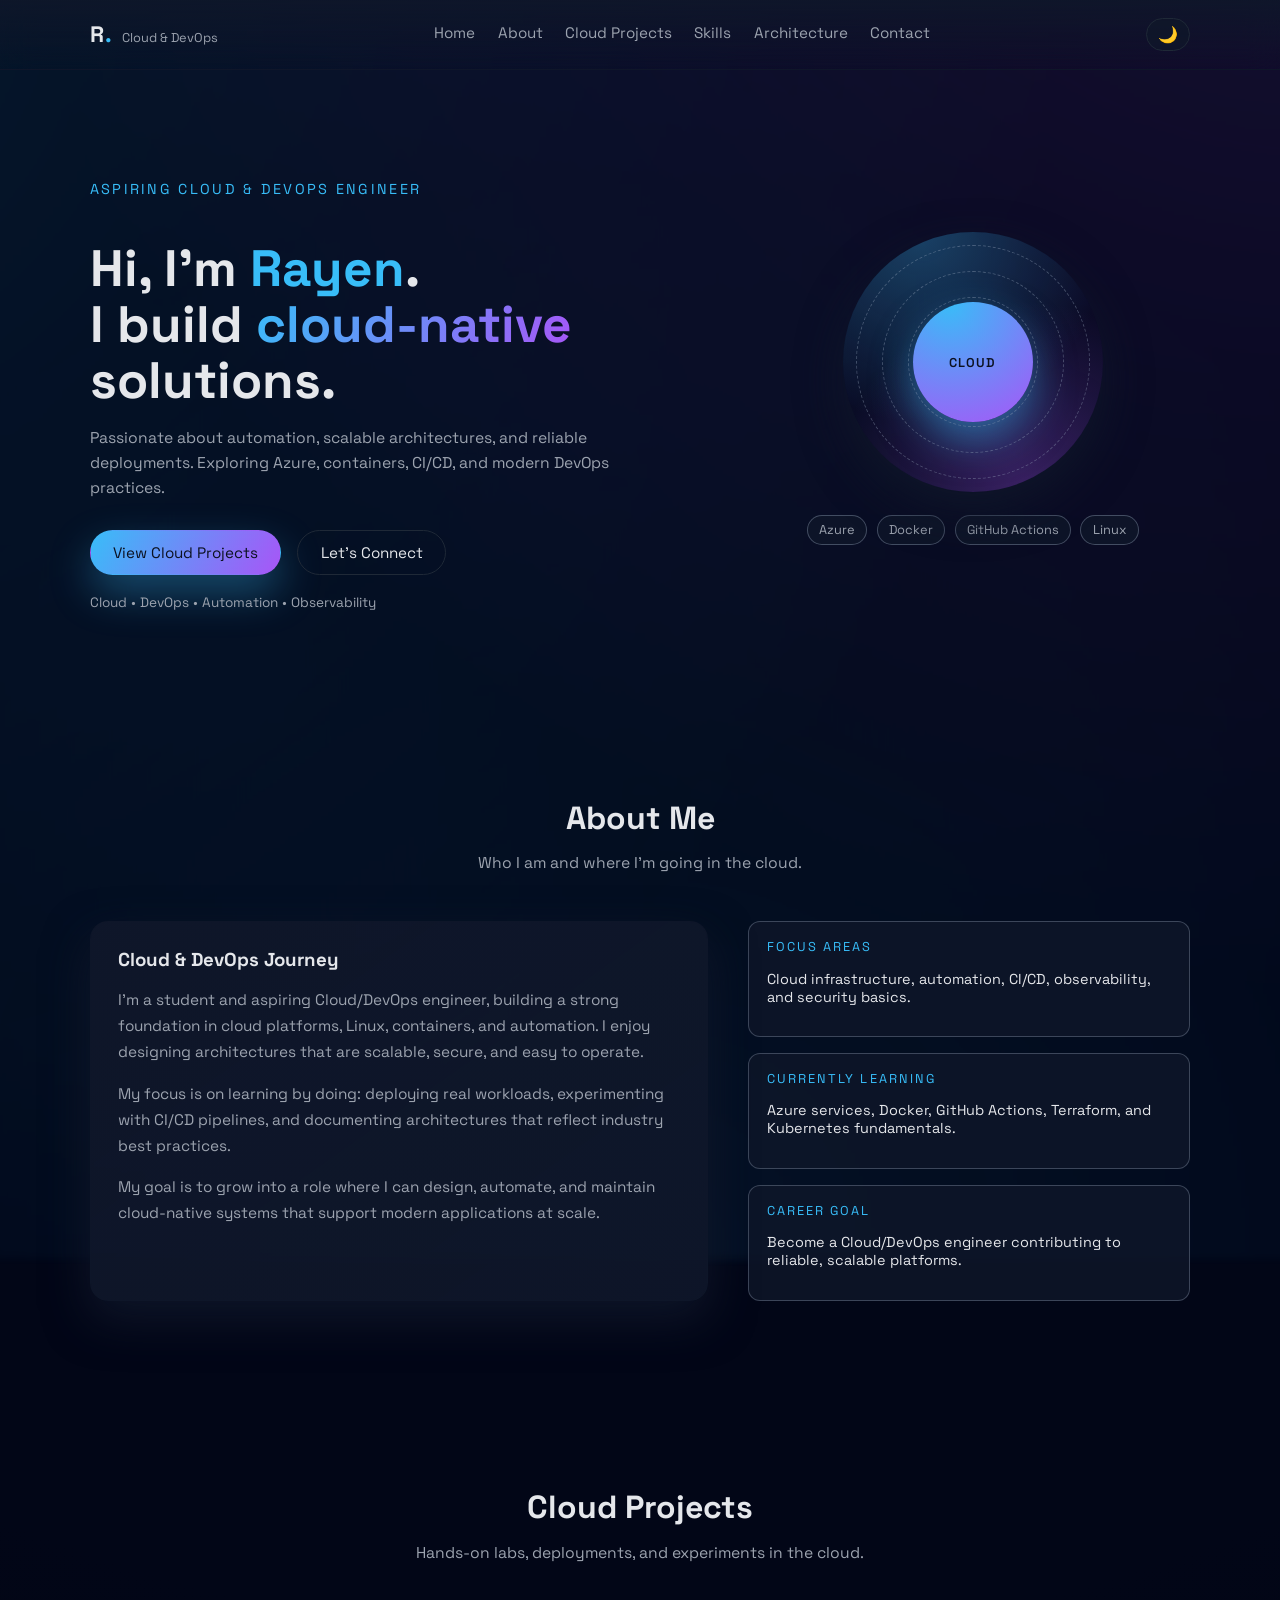
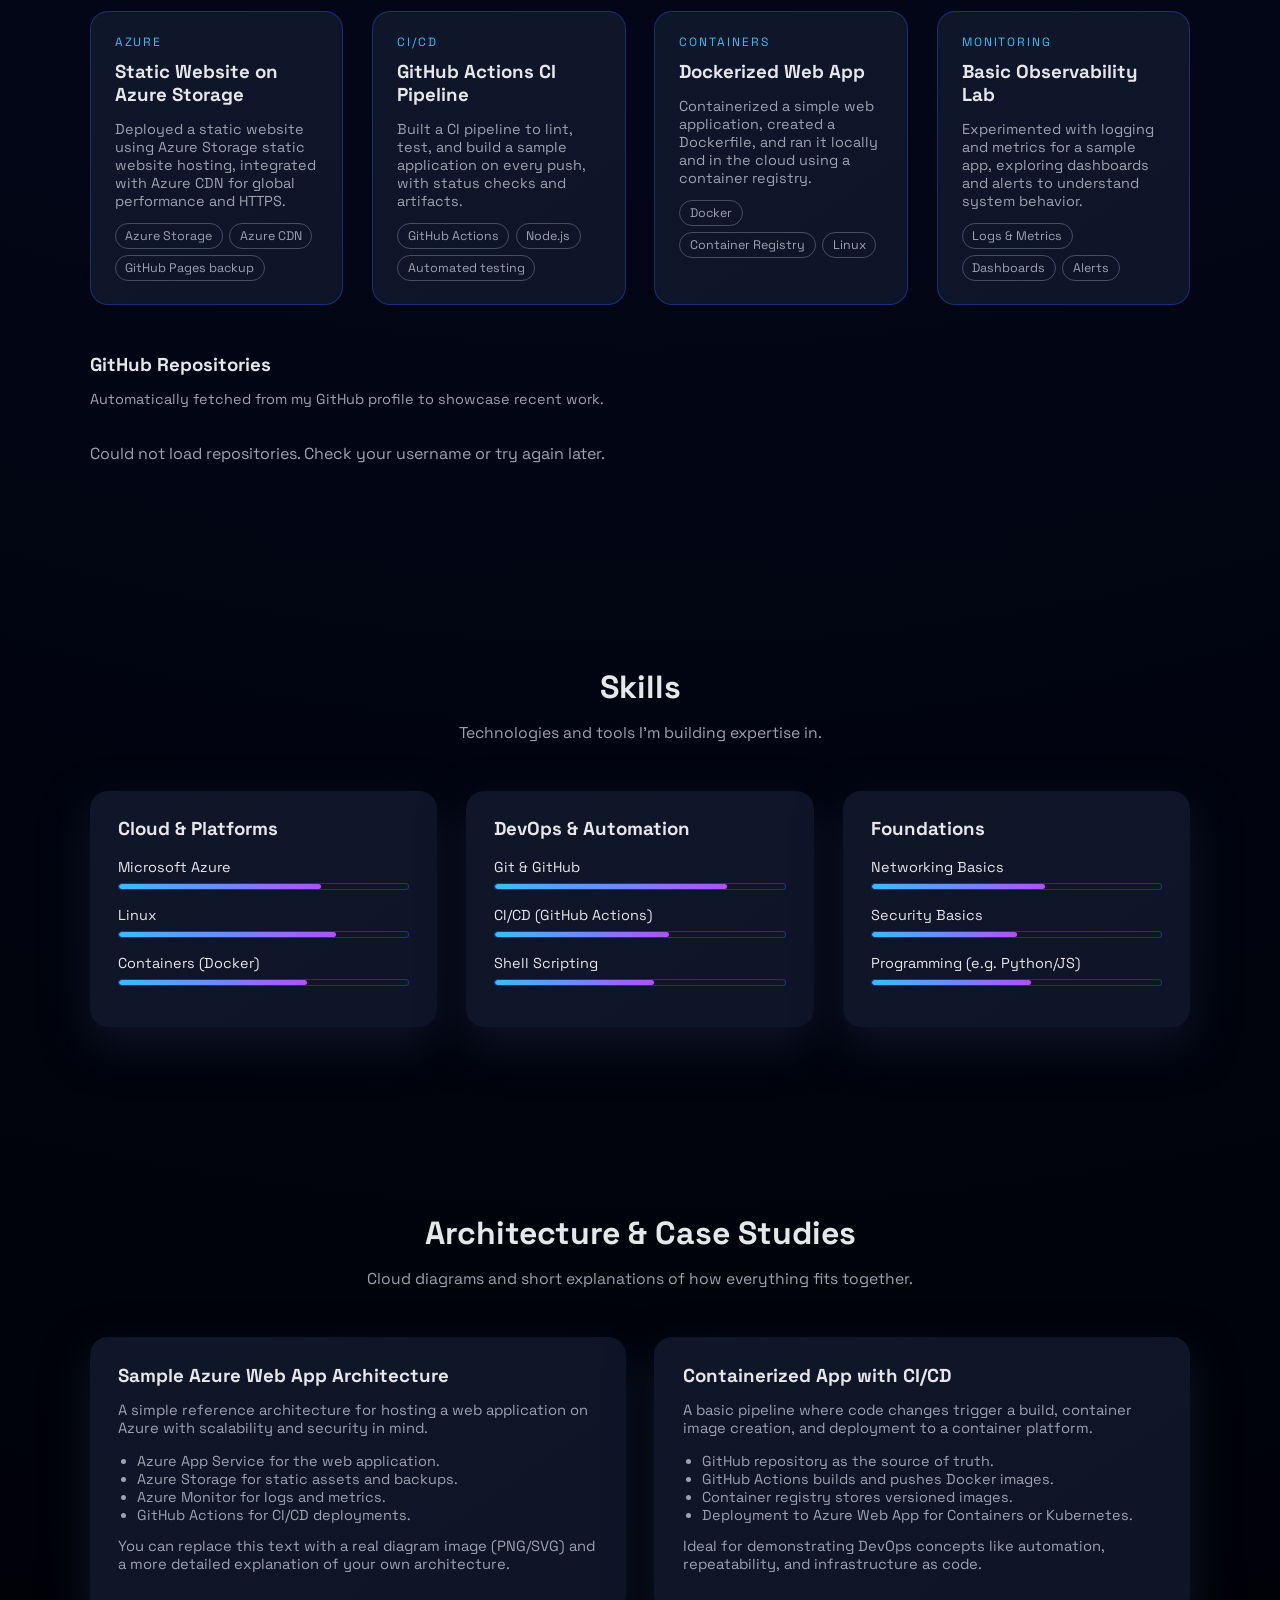
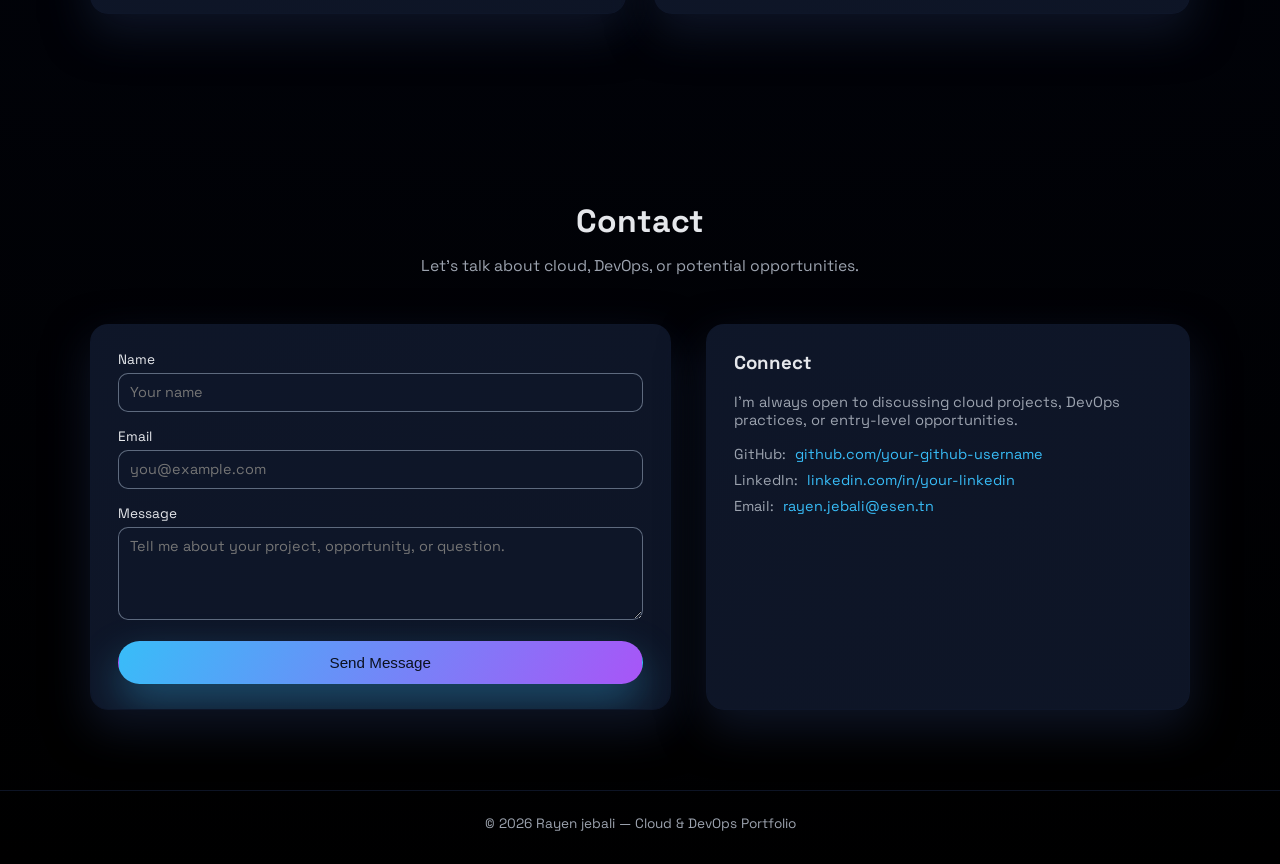
==== index.html @ afdff720 "update website" ====
<!DOCTYPE html>
<html lang="en">
<head>
  <meta charset="UTF-8" />
  <meta name="viewport" content="width=device-width, initial-scale=1.0" />
  <title>Rayen | Cloud & DevOps Portfolio</title>
  <link rel="stylesheet" href="cloud.css" />
  <link rel="preconnect" href="https://fonts.googleapis.com" />
  <link rel="preconnect" href="https://fonts.gstatic.com" crossorigin />
  <link
    href="https://fonts.googleapis.com/css2?family=Space+Grotesk:wght@400;500;600;700&display=swap"
    rel="stylesheet"
  />
  <script defer src="cloud.js"></script>
</head>
<body>
  <div class="background-gradient"></div>

  <header class="navbar">
    <div class="nav-left">
      <span class="logo">R<span class="accent">.</span></span>
      <span class="logo-subtitle">Cloud & DevOps</span>
    </div>
    <nav class="nav-links">
      <a href="#hero">Home</a>
      <a href="#about">About</a>
      <a href="#projects">Cloud Projects</a>
      <a href="#skills">Skills</a>
      <a href="#architecture">Architecture</a>
      <a href="#contact">Contact</a>
    </nav>
    <button id="theme-toggle" class="theme-toggle" aria-label="Toggle theme">
      <span class="toggle-icon">🌙</span>
    </button>
  </header>

  <main>
    <section id="hero" class="section hero">
      <div class="hero-content">
        <p class="hero-tag">Aspiring Cloud & DevOps Engineer</p>
        <h1 class="hero-title">
          Hi, I'm <span class="accent">Rayen</span>.<br />
          I build <span class="gradient-text">cloud-native</span> solutions.
        </h1>
        <p class="hero-subtitle">
          Passionate about automation, scalable architectures, and reliable deployments.
          Exploring Azure, containers, CI/CD, and modern DevOps practices.
        </p>
        <div class="hero-actions">
          <a href="#projects" class="btn primary">View Cloud Projects</a>
          <a href="#contact" class="btn ghost">Let’s Connect</a>
        </div>
        <div class="hero-meta">
          <span>Cloud • DevOps • Automation • Observability</span>
        </div>
      </div>
      <div class="hero-visual">
        <div class="hero-orbit">
          <div class="orbit-circle orbit-1"></div>
          <div class="orbit-circle orbit-2"></div>
          <div class="orbit-circle orbit-3"></div>
          <div class="hero-core">
            <span>Cloud</span>
          </div>
        </div>
        <div class="hero-badges">
          <div class="badge">Azure</div>
          <div class="badge">Docker</div>
          <div class="badge">GitHub Actions</div>
          <div class="badge">Linux</div>
        </div>
      </div>
    </section>

    <section id="about" class="section about">
      <div class="section-header">
        <h2>About Me</h2>
        <p>Who I am and where I'm going in the cloud.</p>
      </div>
      <div class="about-grid">
        <div class="about-text card">
          <h3>Cloud & DevOps Journey</h3>
          <p>
            I'm a student and aspiring Cloud/DevOps engineer, building a strong foundation in
            cloud platforms, Linux, containers, and automation. I enjoy designing architectures
            that are scalable, secure, and easy to operate.
          </p>
          <p>
            My focus is on learning by doing: deploying real workloads, experimenting with CI/CD
            pipelines, and documenting architectures that reflect industry best practices.
          </p>
          <p>
            My goal is to grow into a role where I can design, automate, and maintain
            cloud-native systems that support modern applications at scale.
          </p>
        </div>
        <div class="about-highlights">
          <div class="highlight-card">
            <span class="highlight-label">Focus Areas</span>
            <p>Cloud infrastructure, automation, CI/CD, observability, and security basics.</p>
          </div>
          <div class="highlight-card">
            <span class="highlight-label">Currently Learning</span>
            <p>Azure services, Docker, GitHub Actions, Terraform, and Kubernetes fundamentals.</p>
          </div>
          <div class="highlight-card">
            <span class="highlight-label">Career Goal</span>
            <p>Become a Cloud/DevOps engineer contributing to reliable, scalable platforms.</p>
          </div>
        </div>
      </div>
    </section>

    <!-- Cloud Projects Section -->
    <section id="projects" class="section projects">
      <div class="section-header">
        <h2>Cloud Projects</h2>
        <p>Hands-on labs, deployments, and experiments in the cloud.</p>
      </div>
      <div class="projects-grid">
        <!-- Example project cards (you can edit/duplicate these) -->
        <article class="project-card">
          <div class="project-tag">Azure</div>
          <h3>Static Website on Azure Storage</h3>
          <p>
            Deployed a static website using Azure Storage static website hosting, integrated with
            Azure CDN for global performance and HTTPS.
          </p>
          <ul class="project-meta">
            <li>Azure Storage</li>
            <li>Azure CDN</li>
            <li>GitHub Pages backup</li>
          </ul>
        </article>

        <article class="project-card">
          <div class="project-tag">CI/CD</div>
          <h3>GitHub Actions CI Pipeline</h3>
          <p>
            Built a CI pipeline to lint, test, and build a sample application on every push,
            with status checks and artifacts.
          </p>
          <ul class="project-meta">
            <li>GitHub Actions</li>
            <li>Node.js</li>
            <li>Automated testing</li>
          </ul>
        </article>

        <article class="project-card">
          <div class="project-tag">Containers</div>
          <h3>Dockerized Web App</h3>
          <p>
            Containerized a simple web application, created a Dockerfile, and ran it locally and
            in the cloud using a container registry.
          </p>
          <ul class="project-meta">
            <li>Docker</li>
            <li>Container Registry</li>
            <li>Linux</li>
          </ul>
        </article>

        <article class="project-card">
          <div class="project-tag">Monitoring</div>
          <h3>Basic Observability Lab</h3>
          <p>
            Experimented with logging and metrics for a sample app, exploring dashboards and
            alerts to understand system behavior.
          </p>
          <ul class="project-meta">
            <li>Logs & Metrics</li>
            <li>Dashboards</li>
            <li>Alerts</li>
          </ul>
        </article>
      </div>

      <!-- GitHub Integration -->
      <div class="github-section">
        <h3>GitHub Repositories</h3>
        <p class="github-subtitle">
          Automatically fetched from my GitHub profile to showcase recent work.
        </p>
        <div id="github-repos" class="github-repos">
          <p class="github-loading">Loading repositories...</p>
        </div>
      </div>
    </section>

    <!-- Skills Section -->
    <section id="skills" class="section skills">
      <div class="section-header">
        <h2>Skills</h2>
        <p>Technologies and tools I’m building expertise in.</p>
      </div>
      <div class="skills-grid">
        <div class="skills-column card">
          <h3>Cloud & Platforms</h3>
          <div class="skill">
            <span>Microsoft Azure</span>
            <div class="skill-bar"><div class="skill-fill" data-level="70"></div></div>
          </div>
          <div class="skill">
            <span>Linux</span>
            <div class="skill-bar"><div class="skill-fill" data-level="75"></div></div>
          </div>
          <div class="skill">
            <span>Containers (Docker)</span>
            <div class="skill-bar"><div class="skill-fill" data-level="65"></div></div>
          </div>
        </div>

        <div class="skills-column card">
          <h3>DevOps & Automation</h3>
          <div class="skill">
            <span>Git & GitHub</span>
            <div class="skill-bar"><div class="skill-fill" data-level="80"></div></div>
          </div>
          <div class="skill">
            <span>CI/CD (GitHub Actions)</span>
            <div class="skill-bar"><div class="skill-fill" data-level="60"></div></div>
          </div>
          <div class="skill">
            <span>Shell Scripting</span>
            <div class="skill-bar"><div class="skill-fill" data-level="55"></div></div>
          </div>
        </div>

        <div class="skills-column card">
          <h3>Foundations</h3>
          <div class="skill">
            <span>Networking Basics</span>
            <div class="skill-bar"><div class="skill-fill" data-level="60"></div></div>
          </div>
          <div class="skill">
            <span>Security Basics</span>
            <div class="skill-bar"><div class="skill-fill" data-level="50"></div></div>
          </div>
          <div class="skill">
            <span>Programming (e.g. Python/JS)</span>
            <div class="skill-bar"><div class="skill-fill" data-level="55"></div></div>
          </div>
        </div>
      </div>
    </section>

    <!-- Architecture / Case Study Section -->
    <section id="architecture" class="section architecture">
      <div class="section-header">
        <h2>Architecture & Case Studies</h2>
        <p>Cloud diagrams and short explanations of how everything fits together.</p>
      </div>
      <div class="architecture-grid">
        <article class="architecture-card card">
          <h3>Sample Azure Web App Architecture</h3>
          <p>
            A simple reference architecture for hosting a web application on Azure with
            scalability and security in mind.
          </p>
          <ul class="architecture-points">
            <li>Azure App Service for the web application.</li>
            <li>Azure Storage for static assets and backups.</li>
            <li>Azure Monitor for logs and metrics.</li>
            <li>GitHub Actions for CI/CD deployments.</li>
          </ul>
          <p class="architecture-note">
            You can replace this text with a real diagram image (PNG/SVG) and a more detailed
            explanation of your own architecture.
          </p>
        </article>

        <article class="architecture-card card">
          <h3>Containerized App with CI/CD</h3>
          <p>
            A basic pipeline where code changes trigger a build, container image creation, and
            deployment to a container platform.
          </p>
          <ul class="architecture-points">
            <li>GitHub repository as the source of truth.</li>
            <li>GitHub Actions builds and pushes Docker images.</li>
            <li>Container registry stores versioned images.</li>
            <li>Deployment to Azure Web App for Containers or Kubernetes.</li>
          </ul>
          <p class="architecture-note">
            Ideal for demonstrating DevOps concepts like automation, repeatability, and
            infrastructure as code.
          </p>
        </article>
      </div>
    </section>

    <!-- Contact Section -->
    <section id="contact" class="section contact">
      <div class="section-header">
        <h2>Contact</h2>
        <p>Let’s talk about cloud, DevOps, or potential opportunities.</p>
      </div>
      <div class="contact-grid">
        <form class="contact-form card" action="https://formspree.io/f/your-id" method="POST">
          <div class="form-group">
            <label for="name">Name</label>
            <input id="name" name="name" type="text" required placeholder="Your name" />
          </div>
          <div class="form-group">
            <label for="email">Email</label>
            <input id="email" name="email" type="email" required placeholder="you@example.com" />
          </div>
          <div class="form-group">
            <label for="message">Message</label>
            <textarea
              id="message"
              name="message"
              rows="4"
              required
              placeholder="Tell me about your project, opportunity, or question."
            ></textarea>
          </div>
          <button type="submit" class="btn primary full-width">Send Message</button>
        </form>

        <div class="contact-info card">
          <h3>Connect</h3>
          <p>
            I’m always open to discussing cloud projects, DevOps practices, or entry-level
            opportunities.
          </p>
          <ul class="contact-links">
            <li>
              <span>GitHub:</span>
              <a href="https://github.com/rayenjebali-sudo" target="_blank" rel="noreferrer">
                github.com/your-github-username
              </a>
            </li>
            <li>
              <span>LinkedIn:</span>
              <a href="https://www.linkedin.com/in/rayen-jebali-6021a33a2/" target="_blank" rel="noreferrer">
                linkedin.com/in/your-linkedin
              </a>
            </li>
            <li>
              <span>Email:</span>
              <a>rayen.jebali@esen.tn</a>
            </li>
          </ul>
          <p class="contact-note">
            
          </p>
        </div>
      </div>
    </section>
  </main>

  <footer class="footer">
    <span>© <span id="year"></span> Rayen jebali — Cloud & DevOps Portfolio</span>
  </footer>
</body>
</html>
---- cloud.css ----
:root {
  --bg: #050816;
  --bg-alt: #0b1020;
  --card-bg: #0f172a;
  --text: #e5e7eb;
  --muted: #9ca3af;
  --accent: #38bdf8;
  --accent-2: #a855f7;
  --border: #1f2937;
  --danger: #f97373;
  --radius-lg: 18px;
  --radius-md: 12px;
  --shadow-soft: 0 18px 45px rgba(15, 23, 42, 0.9);
  --transition-fast: 0.2s ease;
  --transition-med: 0.35s ease;
}

[data-theme="light"] {
  --bg: #f9fafb;
  --bg-alt: #ffffff;
  --card-bg: #ffffff;
  --text: #111827;
  --muted: #6b7280;
  --accent: #2563eb;
  --accent-2: #7c3aed;
  --border: #e5e7eb;
  --shadow-soft: 0 16px 40px rgba(15, 23, 42, 0.12);
}

*,
*::before,
*::after {
  box-sizing: border-box;
}

html {
  scroll-behavior: smooth;
}

body {
  margin: 0;
  font-family: "Space Grotesk", system-ui, -apple-system, BlinkMacSystemFont, sans-serif;
  background: radial-gradient(circle at top, #020617 0, #020617 40%, #000 100%);
  color: var(--text);
  min-height: 100vh;
  position: relative;
  overflow-x: hidden;
}

/* Animated background */
.background-gradient {
  position: fixed;
  inset: -40%;
  background:
    radial-gradient(circle at 10% 20%, rgba(56, 189, 248, 0.12), transparent 55%),
    radial-gradient(circle at 80% 0%, rgba(168, 85, 247, 0.16), transparent 55%),
    radial-gradient(circle at 50% 100%, rgba(56, 189, 248, 0.08), transparent 55%);
  opacity: 0.9;
  filter: blur(4px);
  z-index: -2;
  animation: bgMove 18s ease-in-out infinite alternate;
}

@keyframes bgMove {
  0% {
    transform: translate3d(0, 0, 0) scale(1);
  }
  50% {
    transform: translate3d(-3%, 2%, 0) scale(1.05);
  }
  100% {
    transform: translate3d(3%, -2%, 0) scale(1.03);
  }
}

/* Navbar */
.navbar {
  position: sticky;
  top: 0;
  z-index: 20;
  display: flex;
  align-items: center;
  justify-content: space-between;
  padding: 1.1rem 7vw;
  backdrop-filter: blur(18px);
  background: linear-gradient(to bottom, rgba(15, 23, 42, 0.9), transparent);
  border-bottom: 1px solid rgba(15, 23, 42, 0.8);
}

.nav-left {
  display: flex;
  align-items: baseline;
  gap: 0.5rem;
}

.logo {
  font-weight: 700;
  font-size: 1.4rem;
  letter-spacing: 0.08em;
}

.logo-subtitle {
  font-size: 0.8rem;
  color: var(--muted);
}

.accent {
  color: var(--accent);
}

.nav-links {
  display: flex;
  gap: 1.4rem;
  font-size: 0.95rem;
}

.nav-links a {
  color: var(--muted);
  text-decoration: none;
  position: relative;
  padding-bottom: 0.2rem;
  transition: color var(--transition-fast);
}

.nav-links a::after {
  content: "";
  position: absolute;
  left: 0;
  bottom: 0;
  width: 0;
  height: 2px;
  background: linear-gradient(90deg, var(--accent), var(--accent-2));
  border-radius: 999px;
  transition: width var(--transition-med);
}

.nav-links a:hover {
  color: var(--text);
}

.nav-links a:hover::after {
  width: 100%;
}

/* Theme toggle */
.theme-toggle {
  border-radius: 999px;
  border: 1px solid var(--border);
  background: rgba(15, 23, 42, 0.8);
  color: var(--muted);
  padding: 0.4rem 0.7rem;
  cursor: pointer;
  display: flex;
  align-items: center;
  gap: 0.35rem;
  font-size: 0.85rem;
  transition: background var(--transition-fast), transform var(--transition-fast),
    border-color var(--transition-fast);
}

[data-theme="light"] .theme-toggle {
  background: rgba(255, 255, 255, 0.9);
}

.theme-toggle:hover {
  transform: translateY(-1px);
  border-color: var(--accent);
}

.toggle-icon {
  font-size: 1rem;
}

/* Sections */
.section {
  padding: 5rem 7vw;
  position: relative;
}

.section-header {
  max-width: 640px;
  margin: 0 auto 3rem;
  text-align: center;
}

.section-header h2 {
  font-size: 2rem;
  margin-bottom: 0.5rem;
}

.section-header p {
  color: var(--muted);
  font-size: 0.98rem;
}

/* Hero */
.hero {
  display: grid;
  grid-template-columns: minmax(0, 1.4fr) minmax(0, 1fr);
  gap: 3.5rem;
  align-items: center;
  padding-top: 6rem;
}

.hero-tag {
  font-size: 0.9rem;
  text-transform: uppercase;
  letter-spacing: 0.16em;
  color: var(--accent);
  margin-bottom: 0.8rem;
}

.hero-title {
  font-size: clamp(2.4rem, 4vw, 3.2rem);
  line-height: 1.1;
  margin-bottom: 1rem;
}

.gradient-text {
  background: linear-gradient(120deg, var(--accent), var(--accent-2));
  -webkit-background-clip: text;
  color: transparent;
}

.hero-subtitle {
  color: var(--muted);
  max-width: 520px;
  font-size: 0.98rem;
  line-height: 1.6;
}

.hero-actions {
  display: flex;
  flex-wrap: wrap;
  gap: 1rem;
  margin: 1.8rem 0 1.2rem;
}

.btn {
  border-radius: 999px;
  padding: 0.75rem 1.4rem;
  font-size: 0.95rem;
  border: 1px solid transparent;
  cursor: pointer;
  text-decoration: none;
  display: inline-flex;
  align-items: center;
  justify-content: center;
  gap: 0.4rem;
  transition: background var(--transition-med), color var(--transition-med),
    transform var(--transition-fast), box-shadow var(--transition-med), border-color var(--transition-med);
}

.btn.primary {
  background: linear-gradient(120deg, var(--accent), var(--accent-2));
  color: #0b1120;
  box-shadow: 0 18px 40px rgba(56, 189, 248, 0.35);
}

.btn.primary:hover {
  transform: translateY(-1px);
  box-shadow: 0 22px 50px rgba(56, 189, 248, 0.45);
}

.btn.ghost {
  background: transparent;
  color: var(--text);
  border-color: var(--border);
}

.btn.ghost:hover {
  border-color: var(--accent);
  background: rgba(15, 23, 42, 0.7);
}

.btn.full-width {
  width: 100%;
}

.hero-meta {
  font-size: 0.85rem;
  color: var(--muted);
}

/* Hero visual */
.hero-visual {
  position: relative;
  display: flex;
  flex-direction: column;
  align-items: center;
  gap: 1.4rem;
}

.hero-orbit {
  position: relative;
  width: 260px;
  height: 260px;
  border-radius: 50%;
  display: grid;
  place-items: center;
  background: radial-gradient(circle at 30% 0, rgba(56, 189, 248, 0.3), transparent 60%),
    radial-gradient(circle at 70% 100%, rgba(168, 85, 247, 0.3), transparent 60%);
  box-shadow: var(--shadow-soft);
  overflow: hidden;
}

.orbit-circle {
  position: absolute;
  border-radius: 50%;
  border: 1px dashed rgba(148, 163, 184, 0.4);
  animation: orbitSpin 18s linear infinite;
}

.orbit-1 {
  width: 90%;
  height: 90%;
}

.orbit-2 {
  width: 70%;
  height: 70%;
  animation-duration: 14s;
}

.orbit-3 {
  width: 50%;
  height: 50%;
  animation-duration: 10s;
}

@keyframes orbitSpin {
  from {
    transform: rotate(0deg);
  }
  to {
    transform: rotate(360deg);
  }
}

.hero-core {
  width: 120px;
  height: 120px;
  border-radius: 50%;
  background: radial-gradient(circle at 30% 0, var(--accent), var(--accent-2));
  display: grid;
  place-items: center;
  color: #0b1120;
  font-weight: 600;
  letter-spacing: 0.08em;
  text-transform: uppercase;
  font-size: 0.8rem;
  box-shadow: 0 18px 40px rgba(56, 189, 248, 0.5);
}

.hero-badges {
  display: flex;
  flex-wrap: wrap;
  gap: 0.6rem;
  justify-content: center;
}

.badge {
  font-size: 0.8rem;
  padding: 0.35rem 0.7rem;
  border-radius: 999px;
  border: 1px solid rgba(148, 163, 184, 0.4);
  background: rgba(15, 23, 42, 0.8);
  color: var(--muted);
}

/* Cards */
.card {
  background: linear-gradient(145deg, rgba(15, 23, 42, 0.96), rgba(15, 23, 42, 0.9));
  border-radius: var(--radius-lg);
  border: 1px solid rgba(15, 23, 42, 0.9);
  box-shadow: var(--shadow-soft);
  padding: 1.6rem 1.7rem;
  position: relative;
  overflow: hidden;
}

[data-theme="light"] .card {
  background: #ffffff;
}

.card::before {
  content: "";
  position: absolute;
  inset: -40%;
  background: radial-gradient(circle at 0 0, rgba(56, 189, 248, 0.12), transparent 55%);
  opacity: 0;
  transition: opacity var(--transition-med);
  pointer-events: none;
}

.card:hover::before {
  opacity: 1;
}

/* About */
.about-grid {
  display: grid;
  grid-template-columns: minmax(0, 1.4fr) minmax(0, 1fr);
  gap: 2.5rem;
}

.about-text p {
  color: var(--muted);
  font-size: 0.96rem;
  line-height: 1.7;
}

.about-text h3 {
  margin-top: 0;
  margin-bottom: 1rem;
}

.about-highlights {
  display: grid;
  gap: 1rem;
}

.highlight-card {
  border-radius: var(--radius-md);
  border: 1px solid rgba(148, 163, 184, 0.35);
  padding: 1rem 1.1rem;
  background: rgba(15, 23, 42, 0.8);
  font-size: 0.9rem;
}

[data-theme="light"] .highlight-card {
  background: #f9fafb;
}

.highlight-label {
  font-size: 0.8rem;
  text-transform: uppercase;
  letter-spacing: 0.16em;
  color: var(--accent);
  display: block;
  margin-bottom: 0.4rem;
}

/* Projects */
.projects-grid {
  display: grid;
  grid-template-columns: repeat(auto-fit, minmax(230px, 1fr));
  gap: 1.8rem;
  margin-bottom: 3rem;
}

.project-card {
  background: linear-gradient(145deg, rgba(15, 23, 42, 0.96), rgba(15, 23, 42, 0.9));
  border-radius: var(--radius-lg);
  border: 1px solid rgba(30, 64, 175, 0.6);
  padding: 1.4rem 1.5rem;
  position: relative;
  overflow: hidden;
  cursor: default;
  transition: transform var(--transition-med), box-shadow var(--transition-med),
    border-color var(--transition-med);
}

.project-card::after {
  content: "";
  position: absolute;
  inset: -40%;
  background: radial-gradient(circle at 0 0, rgba(56, 189, 248, 0.18), transparent 55%);
  opacity: 0;
  transition: opacity var(--transition-med);
}

.project-card:hover {
  transform: translateY(-6px);
  box-shadow: 0 22px 55px rgba(15, 23, 42, 0.95);
  border-color: rgba(56, 189, 248, 0.9);
}

.project-card:hover::after {
  opacity: 1;
}

.project-tag {
  font-size: 0.75rem;
  text-transform: uppercase;
  letter-spacing: 0.16em;
  color: var(--accent);
  margin-bottom: 0.6rem;
}

.project-card h3 {
  margin: 0 0 0.5rem;
}

.project-card p {
  color: var(--muted);
  font-size: 0.9rem;
  margin-bottom: 0.8rem;
}

.project-meta {
  list-style: none;
  padding: 0;
  margin: 0;
  display: flex;
  flex-wrap: wrap;
  gap: 0.4rem;
}

.project-meta li {
  font-size: 0.78rem;
  padding: 0.25rem 0.6rem;
  border-radius: 999px;
  border: 1px solid rgba(148, 163, 184, 0.4);
  color: var(--muted);
}

/* GitHub section */
.github-section {
  margin-top: 1rem;
}

.github-section h3 {
  margin-bottom: 0.4rem;
}

.github-subtitle {
  color: var(--muted);
  font-size: 0.9rem;
  margin-bottom: 1.2rem;
}

.github-repos {
  display: grid;
  grid-template-columns: repeat(auto-fit, minmax(230px, 1fr));
  gap: 1.4rem;
}

.github-repo-card {
  border-radius: var(--radius-md);
  border: 1px solid rgba(148, 163, 184, 0.4);
  padding: 1rem 1.1rem;
  background: rgba(15, 23, 42, 0.9);
  font-size: 0.9rem;
  transition: transform var(--transition-fast), border-color var(--transition-fast),
    box-shadow var(--transition-fast);
}

[data-theme="light"] .github-repo-card {
  background: #f9fafb;
}

.github-repo-card:hover {
  transform: translateY(-3px);
  border-color: var(--accent);
  box-shadow: 0 16px 40px rgba(15, 23, 42, 0.7);
}

.github-repo-card h4 {
  margin: 0 0 0.4rem;
  font-size: 0.95rem;
}

.github-repo-card p {
  margin: 0 0 0.6rem;
  color: var(--muted);
}

.github-repo-meta {
  display: flex;
  justify-content: space-between;
  font-size: 0.78rem;
  color: var(--muted);
}

.github-loading {
  color: var(--muted);
}

/* Skills */
.skills-grid {
  display: grid;
  grid-template-columns: repeat(auto-fit, minmax(230px, 1fr));
  gap: 1.8rem;
}

.skills-column h3 {
  margin-top: 0;
  margin-bottom: 1rem;
}

.skill {
  margin-bottom: 0.9rem;
}

.skill span {
  font-size: 0.9rem;
}

.skill-bar {
  margin-top: 0.35rem;
  width: 100%;
  height: 7px;
  border-radius: 999px;
  background: rgba(15, 23, 42, 0.9);
  overflow: hidden;
  border: 1px solid rgba(30, 64, 175, 0.7);
}

[data-theme="light"] .skill-bar {
  background: #f3f4f6;
}

.skill-fill {
  height: 100%;
  width: 0;
  border-radius: inherit;
  background: linear-gradient(90deg, var(--accent), var(--accent-2));
  transition: width 1.2s ease-out;
}

/* Architecture */
.architecture-grid {
  display: grid;
  grid-template-columns: repeat(auto-fit, minmax(260px, 1fr));
  gap: 1.8rem;
}

.architecture-card h3 {
  margin-top: 0;
  margin-bottom: 0.6rem;
}

.architecture-card p {
  color: var(--muted);
  font-size: 0.92rem;
}

.architecture-points {
  list-style: disc;
  padding-left: 1.2rem;
  margin: 0.8rem 0;
  color: var(--muted);
  font-size: 0.9rem;
}

.architecture-note {
  font-size: 0.85rem;
  color: var(--muted);
  margin-top: 0.6rem;
}

/* Contact */
.contact-grid {
  display: grid;
  grid-template-columns: minmax(0, 1.2fr) minmax(0, 1fr);
  gap: 2.2rem;
}

.contact-form .form-group {
  margin-bottom: 1rem;
}

.contact-form label {
  display: block;
  font-size: 0.85rem;
  margin-bottom: 0.3rem;
}

.contact-form input,
.contact-form textarea {
  width: 100%;
  border-radius: 10px;
  border: 1px solid rgba(148, 163, 184, 0.6);
  padding: 0.6rem 0.7rem;
  font-family: inherit;
  font-size: 0.9rem;
  background: rgba(15, 23, 42, 0.9);
  color: var(--text);
  outline: none;
  transition: border-color var(--transition-fast), box-shadow var(--transition-fast),
    background var(--transition-fast);
}

[data-theme="light"] .contact-form input,
[data-theme="light"] .contact-form textarea {
  background: #f9fafb;
}

.contact-form input:focus,
.contact-form textarea:focus {
  border-color: var(--accent);
  box-shadow: 0 0 0 1px rgba(56, 189, 248, 0.4);
}

.contact-info h3 {
  margin-top: 0;
}

.contact-info p {
  color: var(--muted);
  font-size: 0.92rem;
}

.contact-links {
  list-style: none;
  padding: 0;
  margin: 1rem 0;
  font-size: 0.9rem;
}

.contact-links li {
  margin-bottom: 0.5rem;
}

.contact-links span {
  color: var(--muted);
  margin-right: 0.3rem;
}

.contact-links a {
  color: var(--accent);
  text-decoration: none;
}

.contact-links a:hover {
  text-decoration: underline;
}

.contact-note {
  font-size: 0.85rem;
  color: var(--muted);
}

/* Footer */
.footer {
  padding: 1.5rem 7vw 2rem;
  border-top: 1px solid rgba(15, 23, 42, 0.9);
  font-size: 0.85rem;
  color: var(--muted);
  text-align: center;
}

/* Scroll reveal animation */
.reveal {
  opacity: 0;
  transform: translateY(20px);
  transition: opacity 0.7s ease-out, transform 0.7s ease-out;
}

.reveal.visible {
  opacity: 1;
  transform: translateY(0);
}

/* Responsive */
@media (max-width: 960px) {
  .hero {
    grid-template-columns: minmax(0, 1fr);
  }

  .hero-visual {
    order: -1;
  }

  .navbar {
    padding-inline: 5vw;
  }

  .section {
    padding-inline: 5vw;
  }
}

@media (max-width: 768px) {
  .nav-links {
    display: none;
  }

  .hero {
    padding-top: 5rem;
  }

  .about-grid,
  .contact-grid {
    grid-template-columns: minmax(0, 1fr);
  }
}

@media (max-width: 480px) {
  .section {
    padding-inline: 1.5rem;
  }

  .hero-title {
    font-size: 2.1rem;
  }

  .card {
    padding: 1.3rem 1.4rem;
  }
}
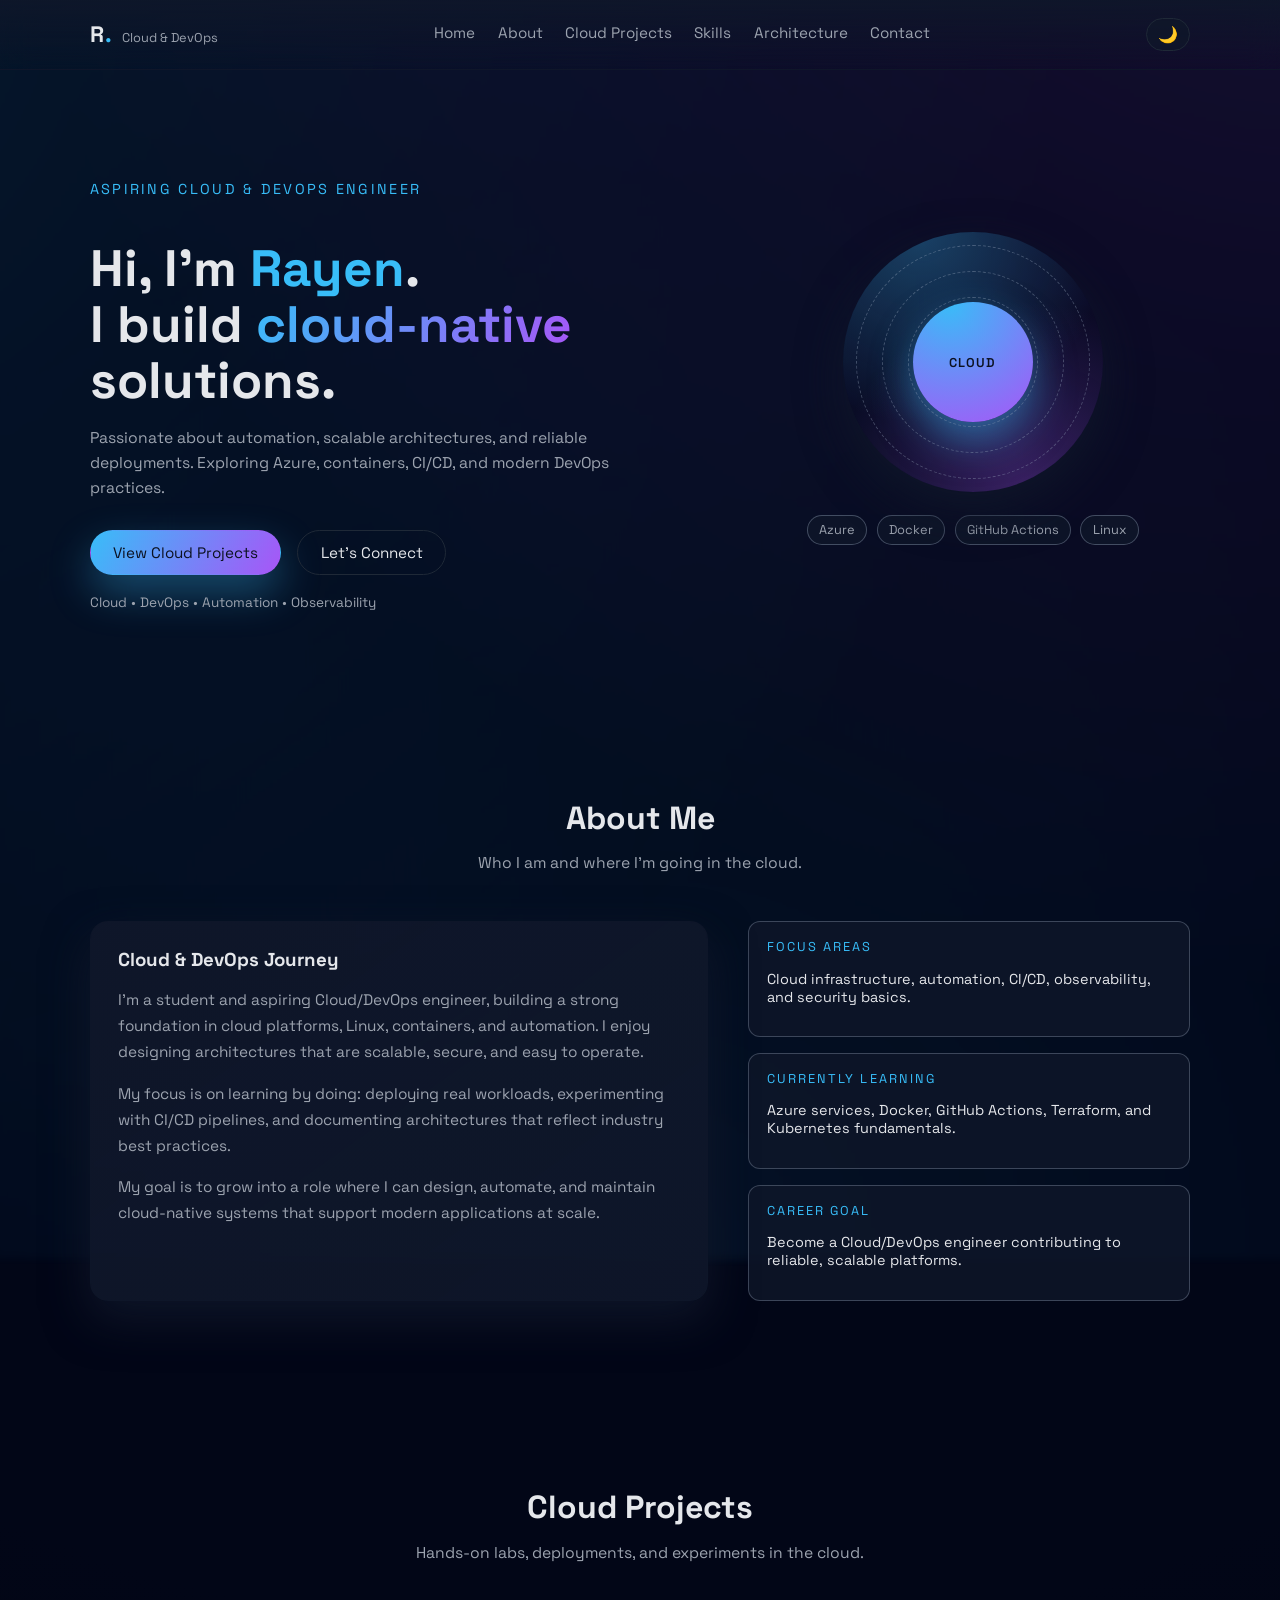
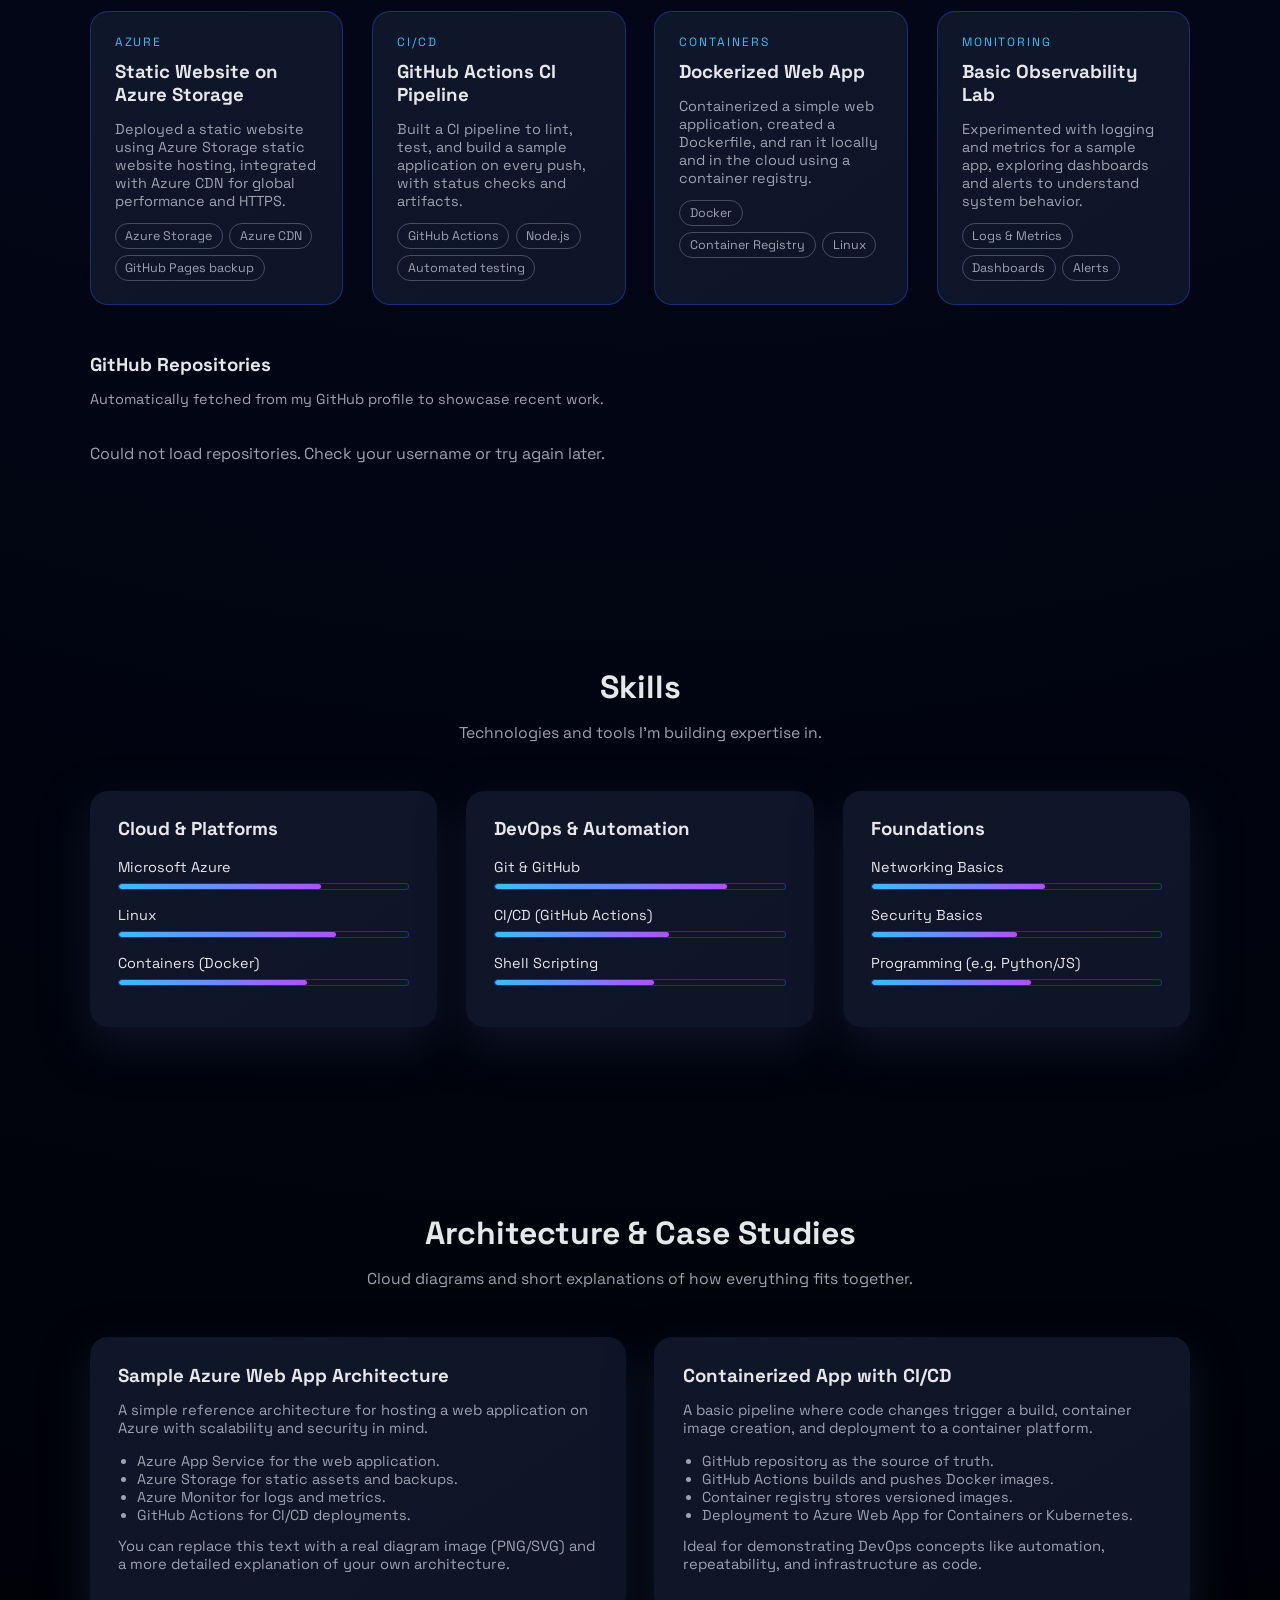
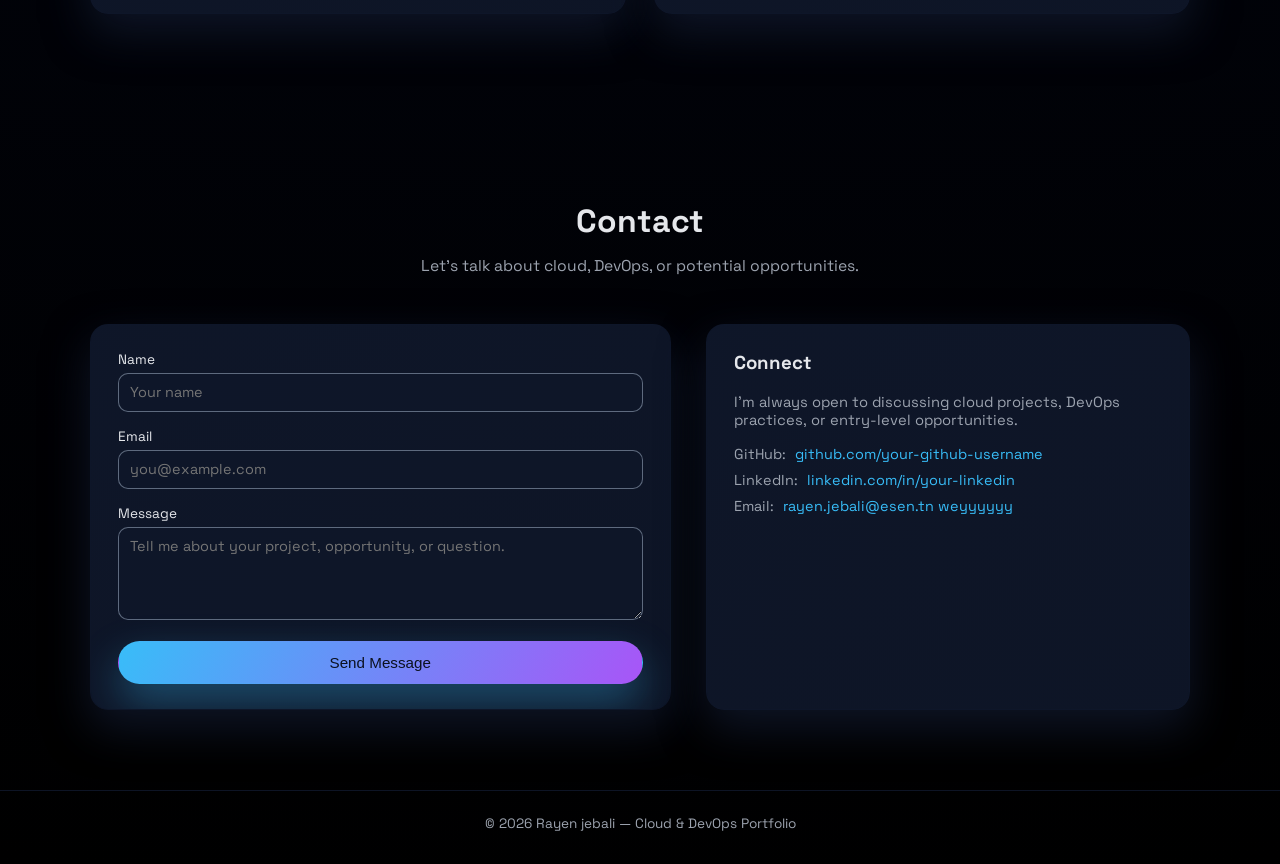
==== commit c78c93b6: "update website" ====
--- a/index.html
+++ b/index.html
@@ -340,7 +340,7 @@
             </li>
             <li>
               <span>Email:</span>
-              <a>rayen.jebali@esen.tn</a>
+              <a>rayen.jebali@esen.tn weyyyyyy</a>
             </li>
           </ul>
           <p class="contact-note">
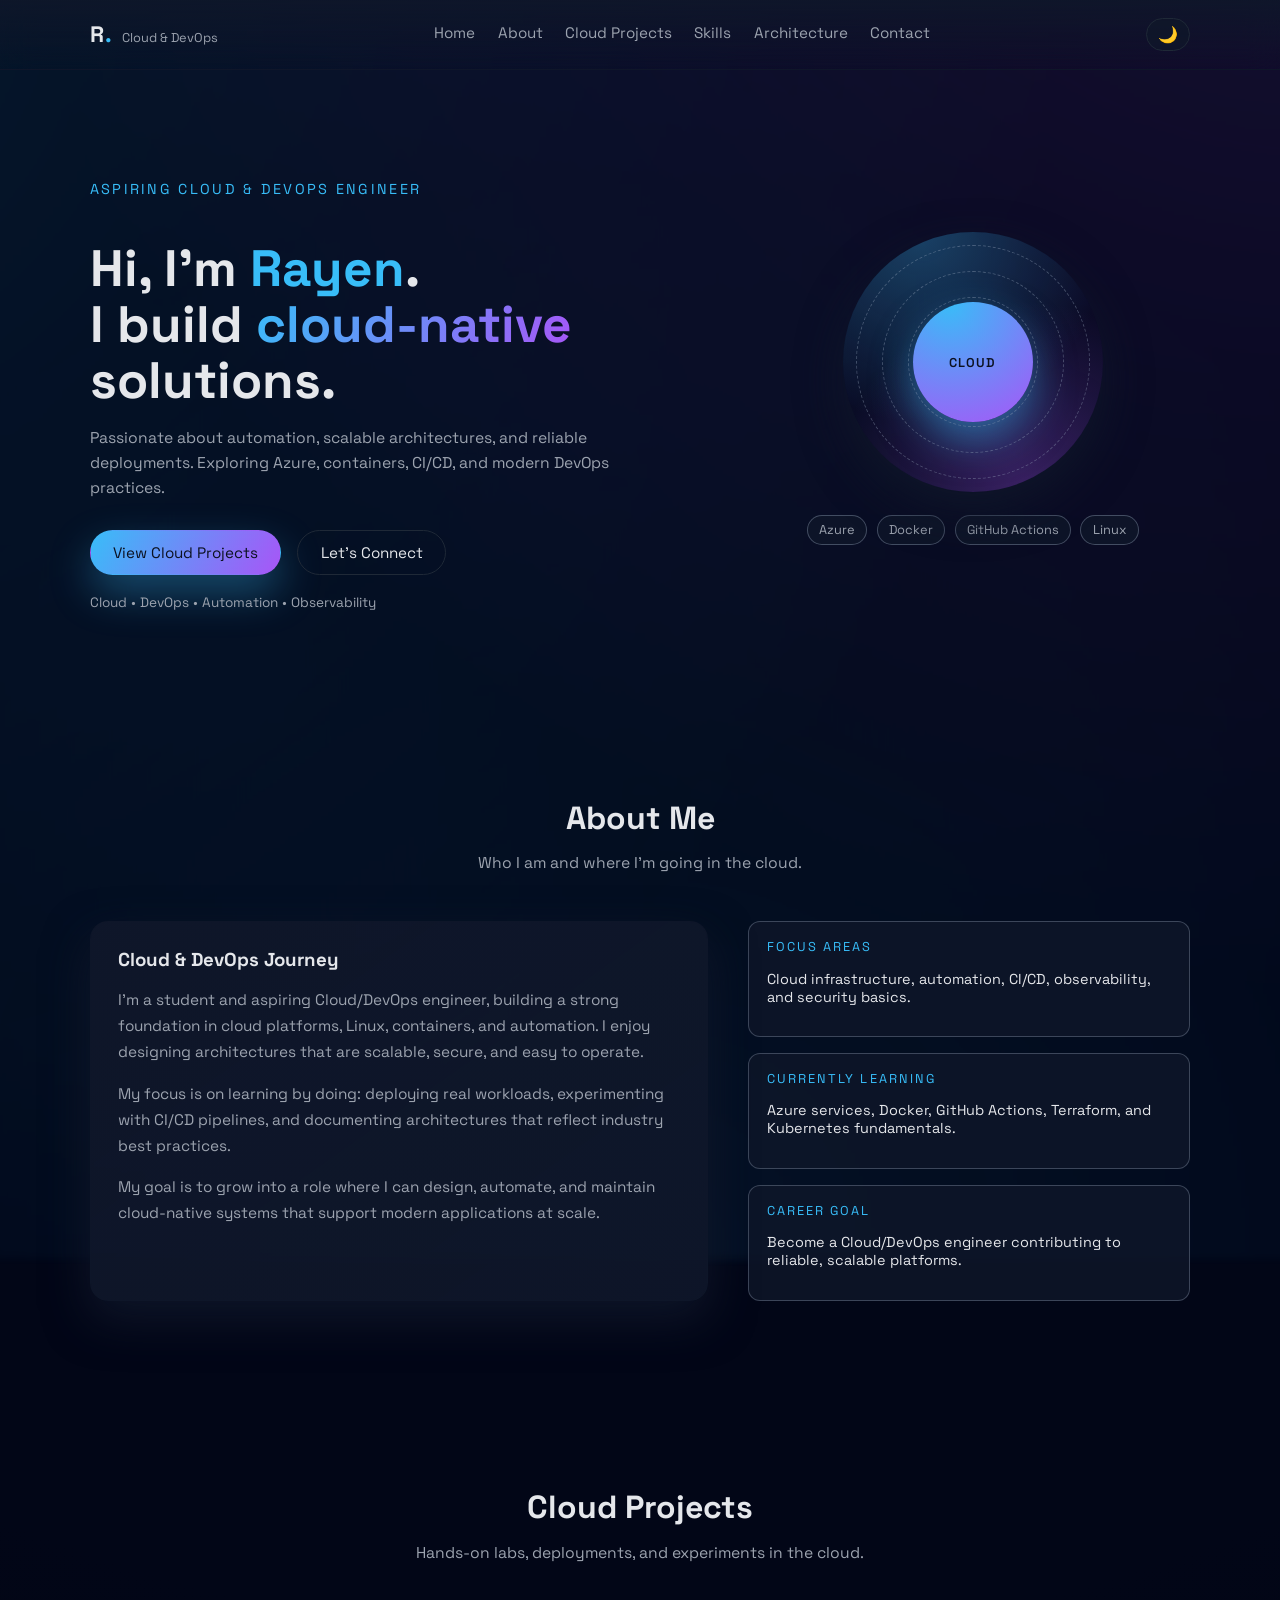
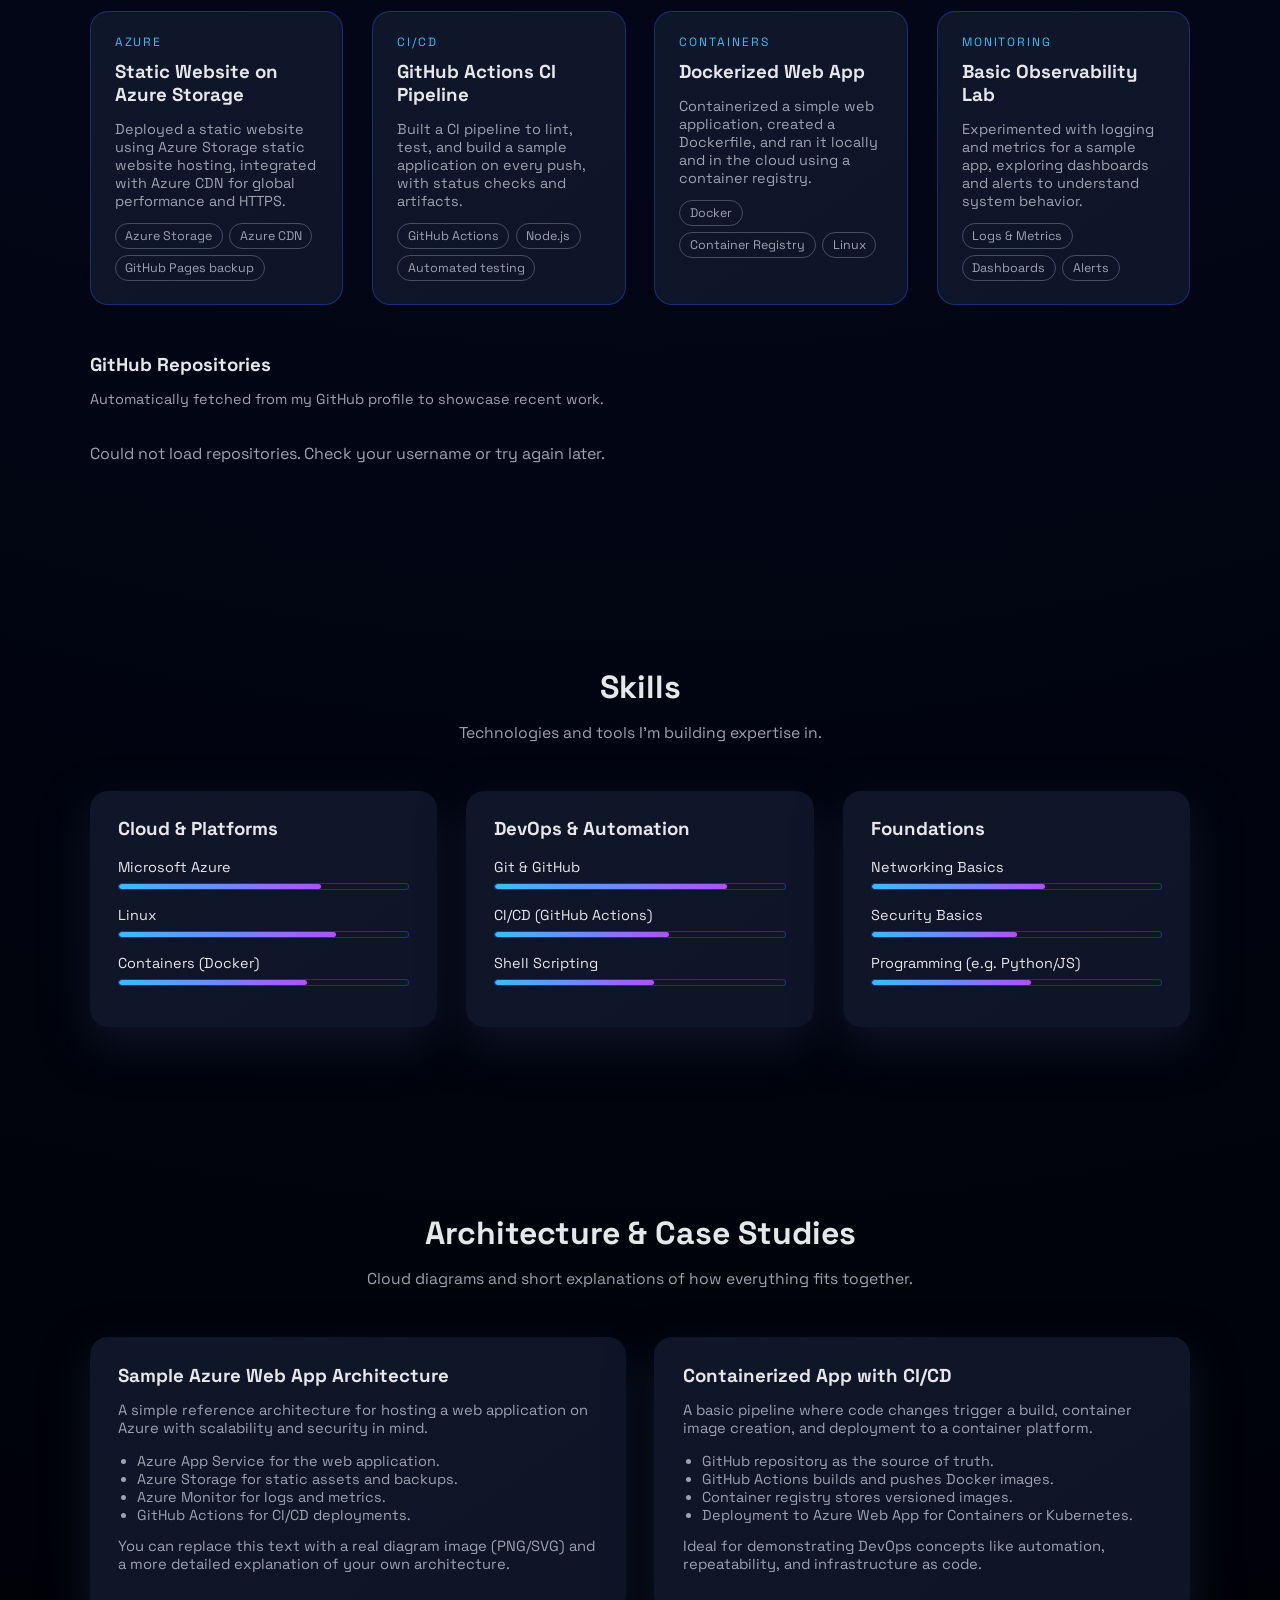
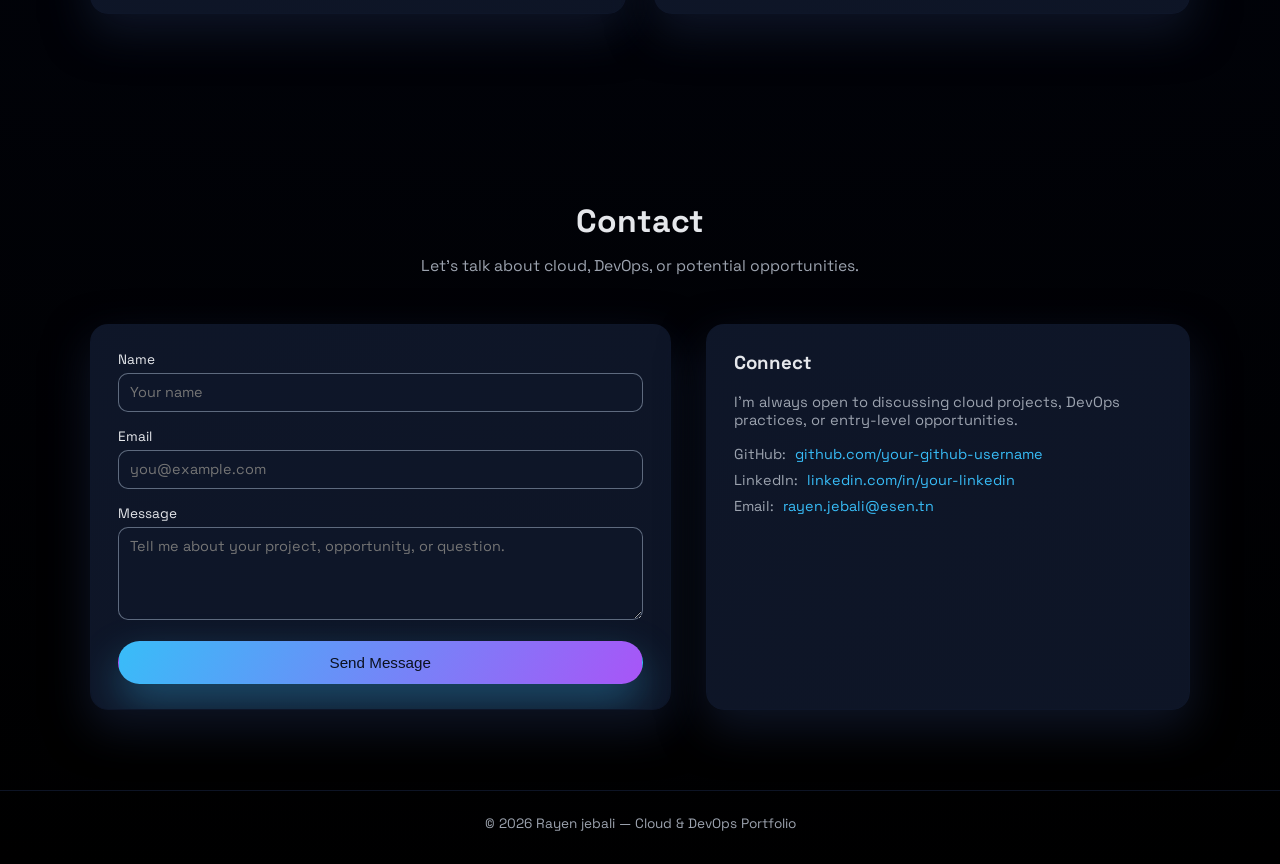
==== commit 5b4888f2: "update website" ====
--- a/index.html
+++ b/index.html
@@ -340,7 +340,7 @@
             </li>
             <li>
               <span>Email:</span>
-              <a>rayen.jebali@esen.tn weyyyyyy</a>
+              <a>rayen.jebali@esen.tn</a>
             </li>
           </ul>
           <p class="contact-note">
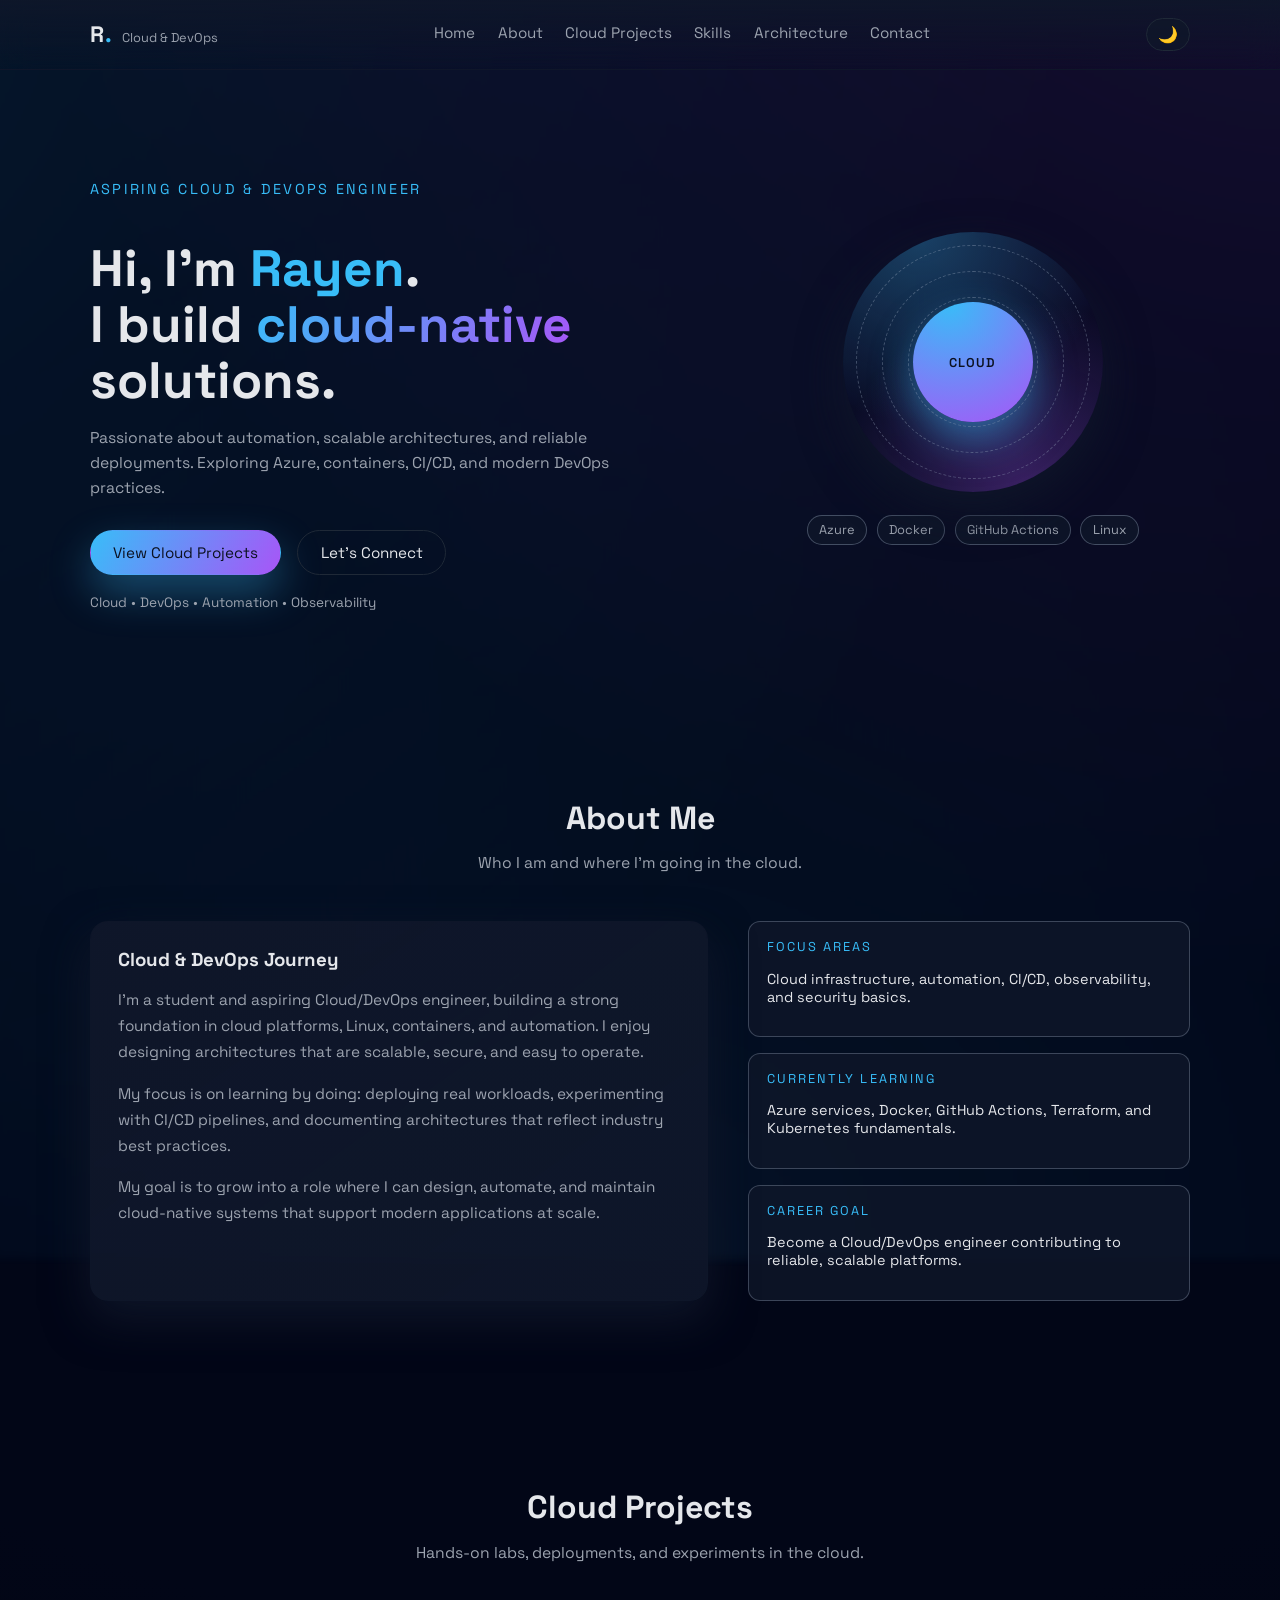
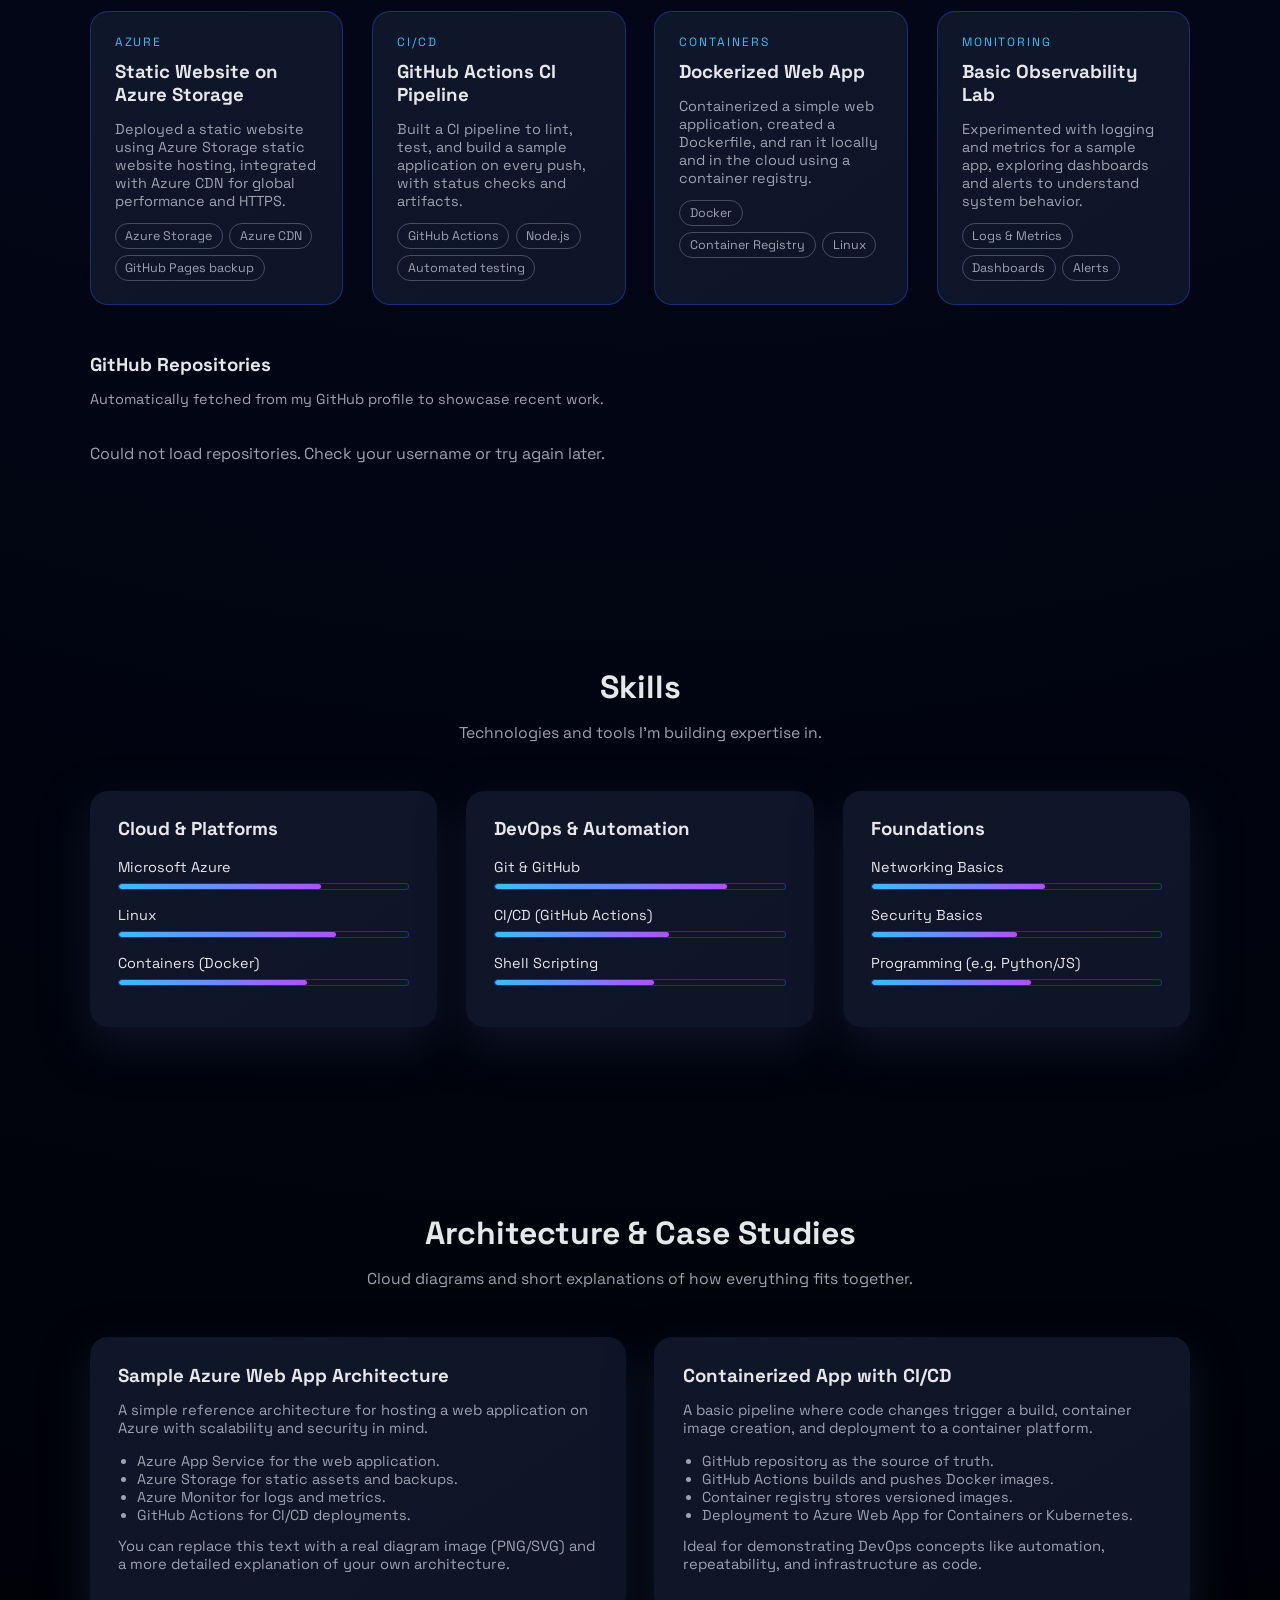
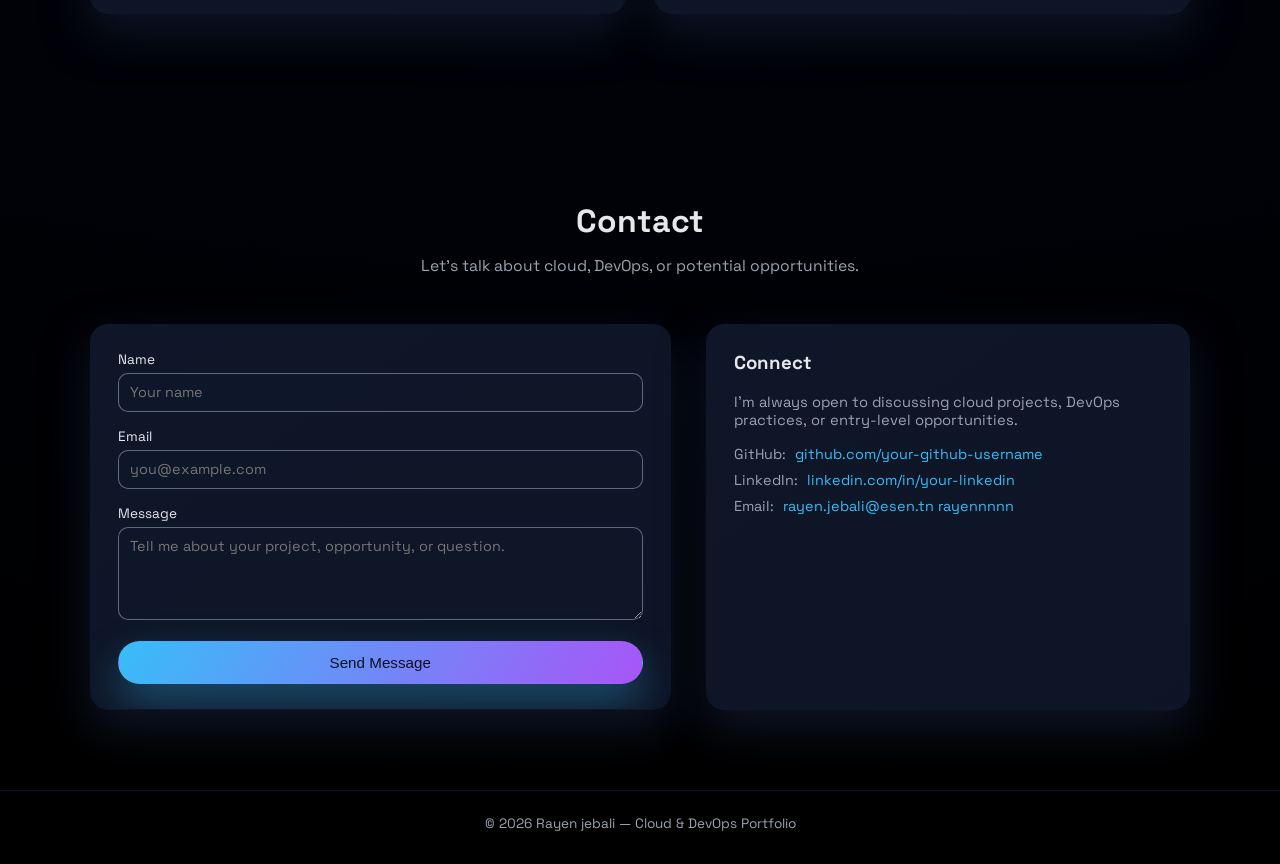
==== commit 0e2112d4: "update website" ====
--- a/index.html
+++ b/index.html
@@ -340,7 +340,7 @@
             </li>
             <li>
               <span>Email:</span>
-              <a>rayen.jebali@esen.tn</a>
+              <a>rayen.jebali@esen.tn rayennnnn</a>
             </li>
           </ul>
           <p class="contact-note">
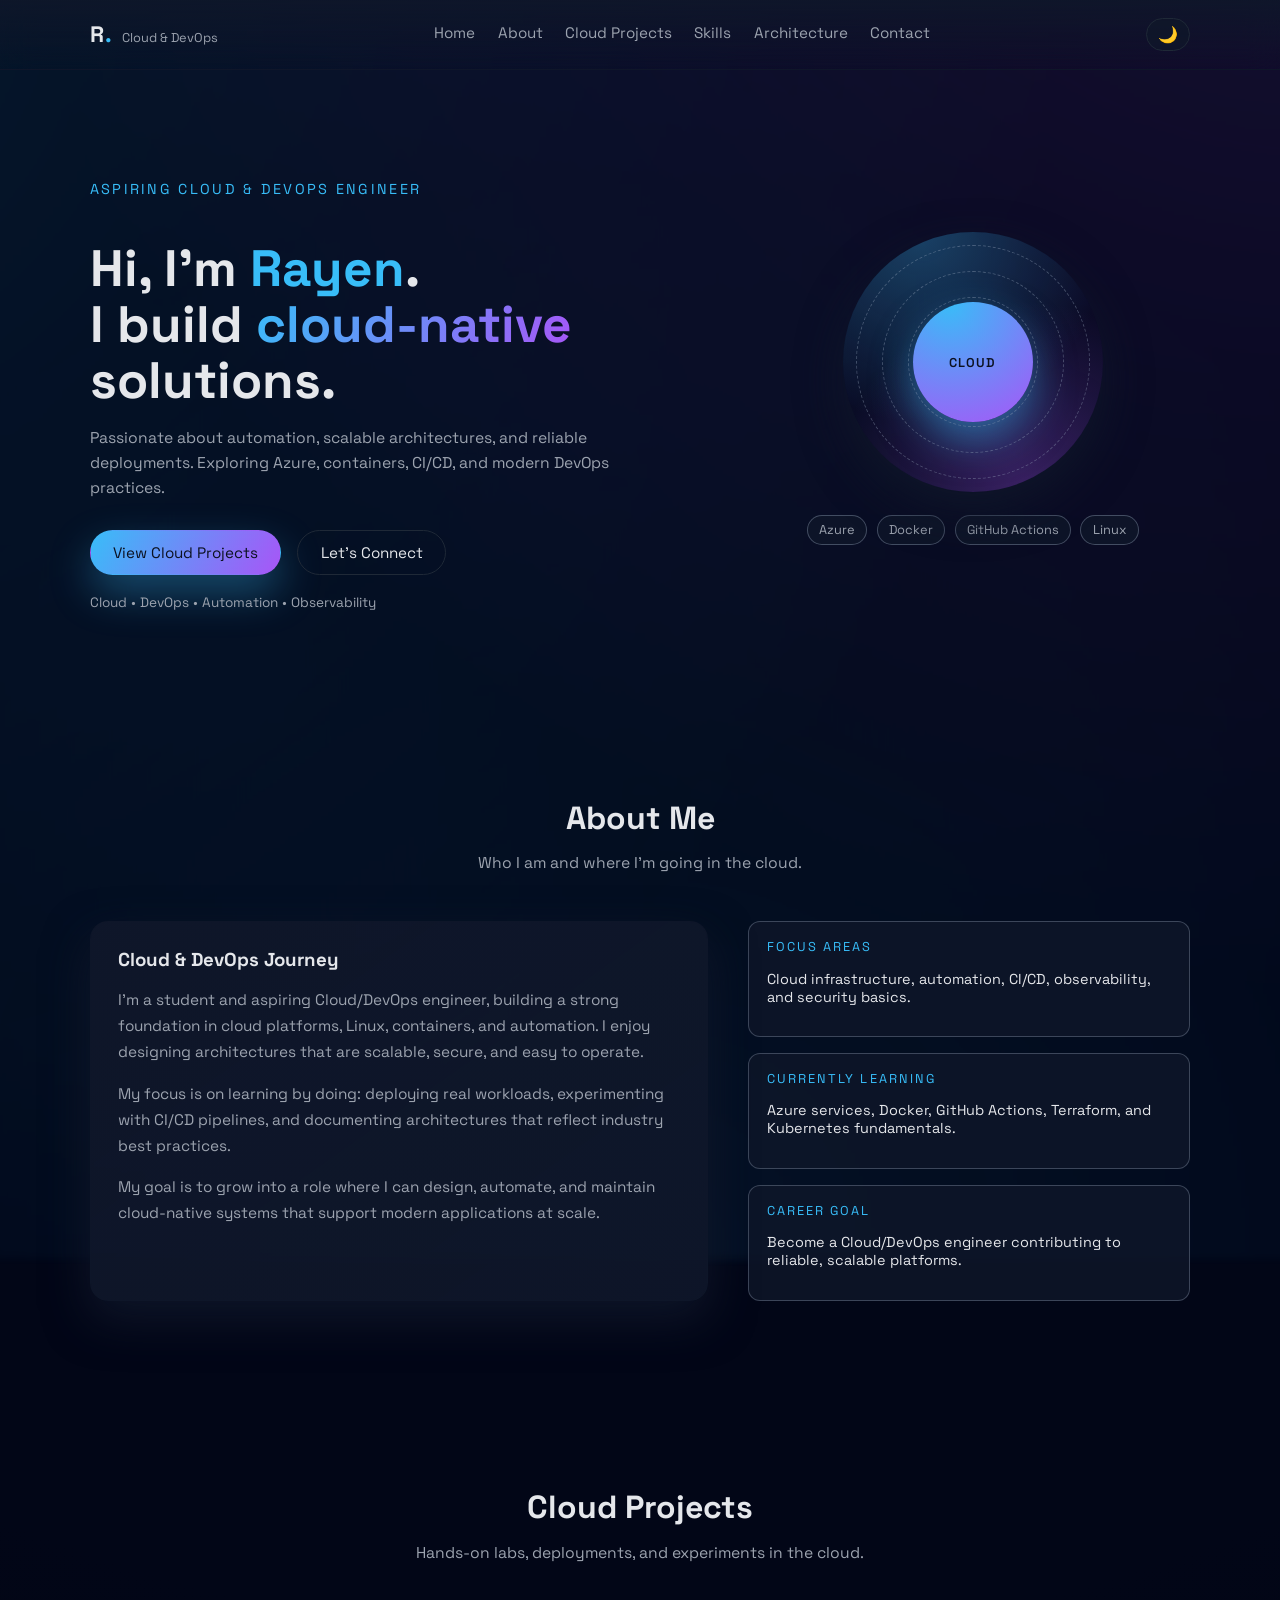
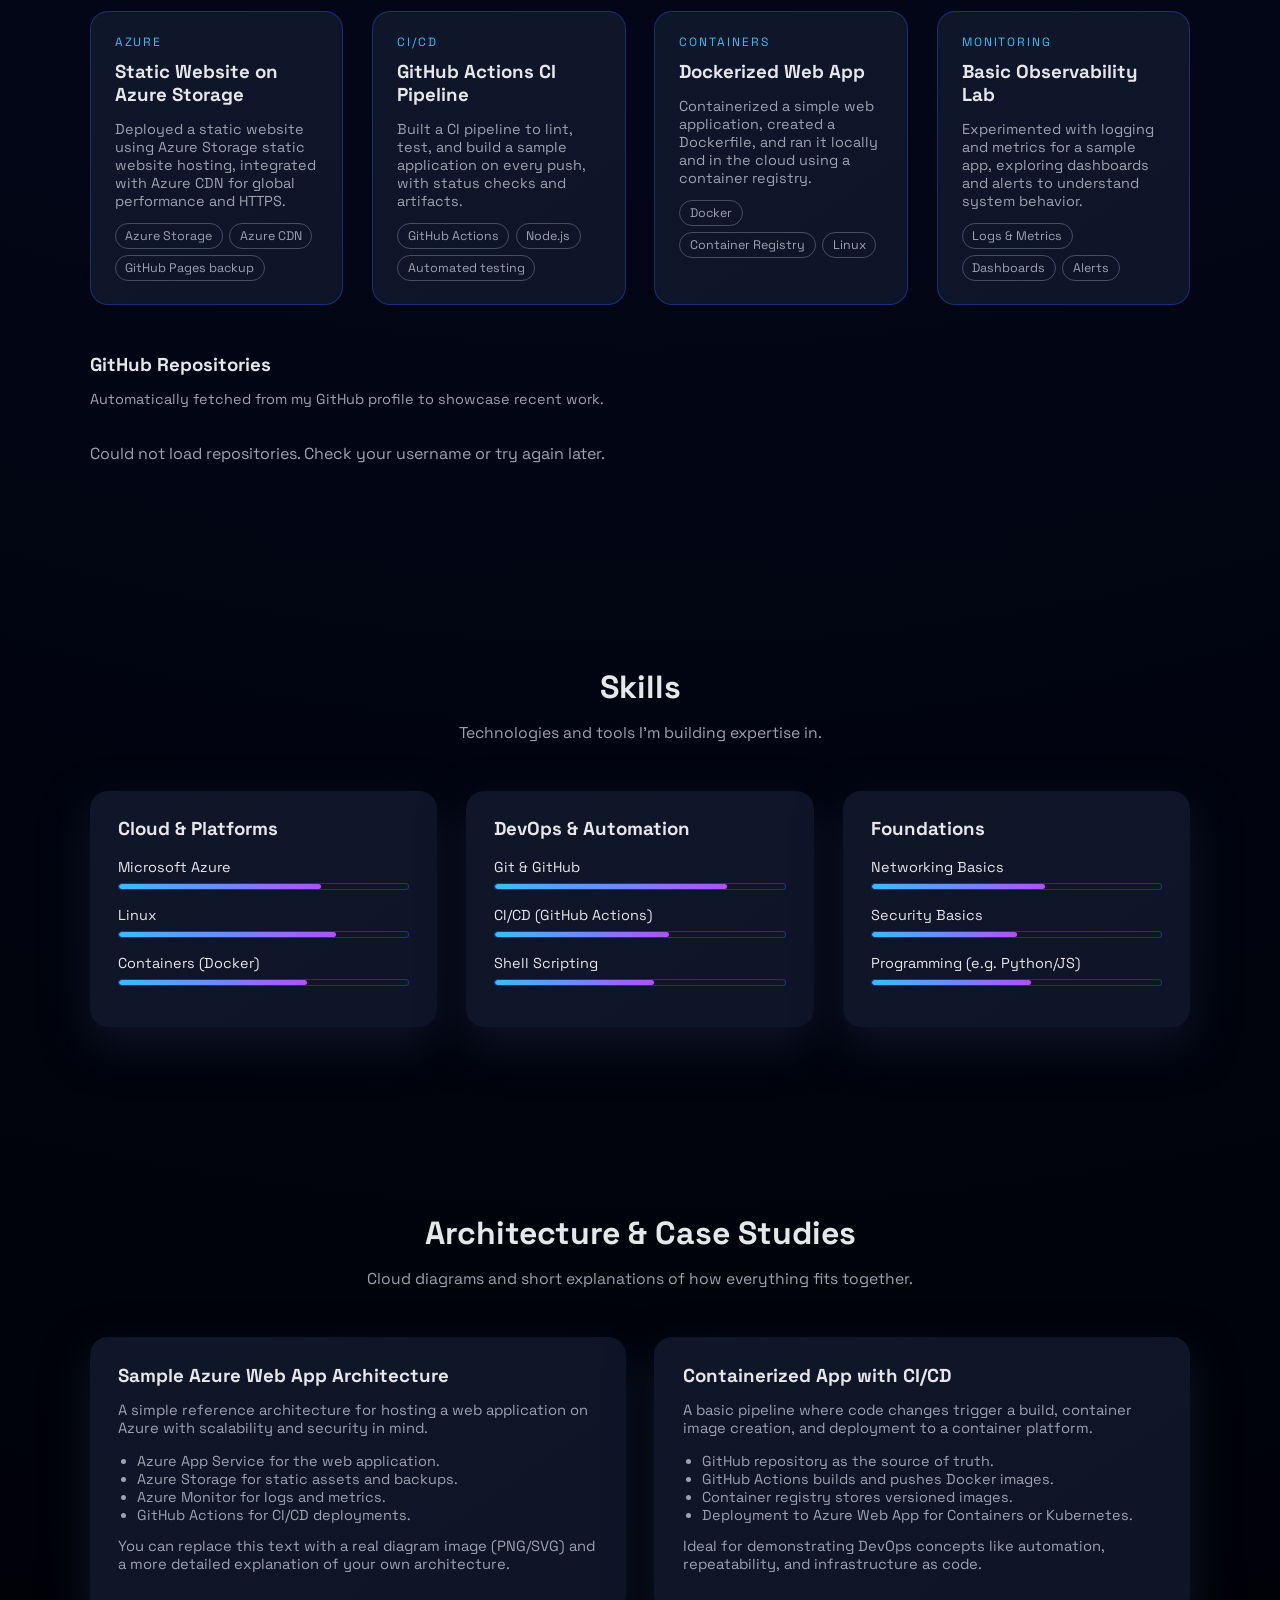
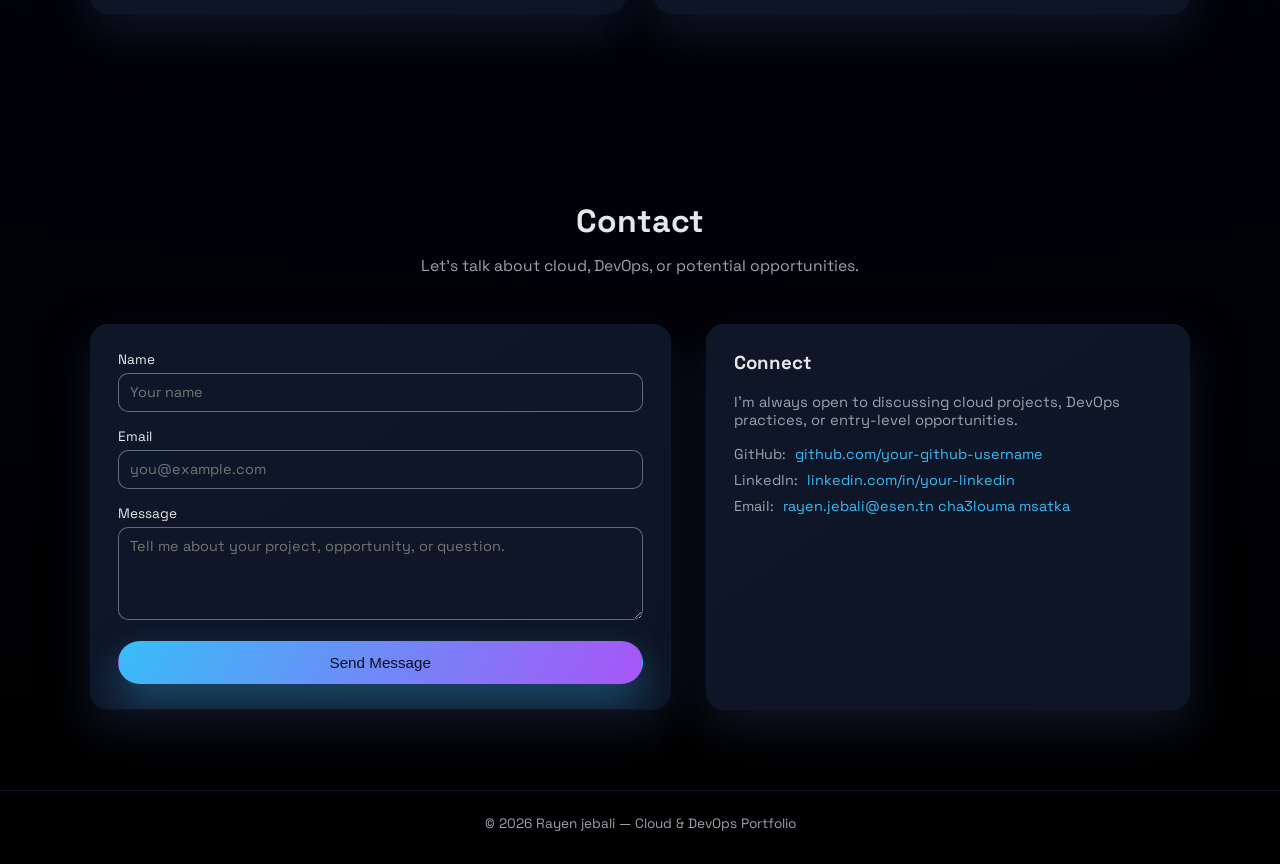
==== commit 5eb77319: "update website" ====
--- a/index.html
+++ b/index.html
@@ -340,7 +340,7 @@
             </li>
             <li>
               <span>Email:</span>
-              <a>rayen.jebali@esen.tn rayennnnn</a>
+              <a>rayen.jebali@esen.tn cha3louma msatka</a>
             </li>
           </ul>
           <p class="contact-note">
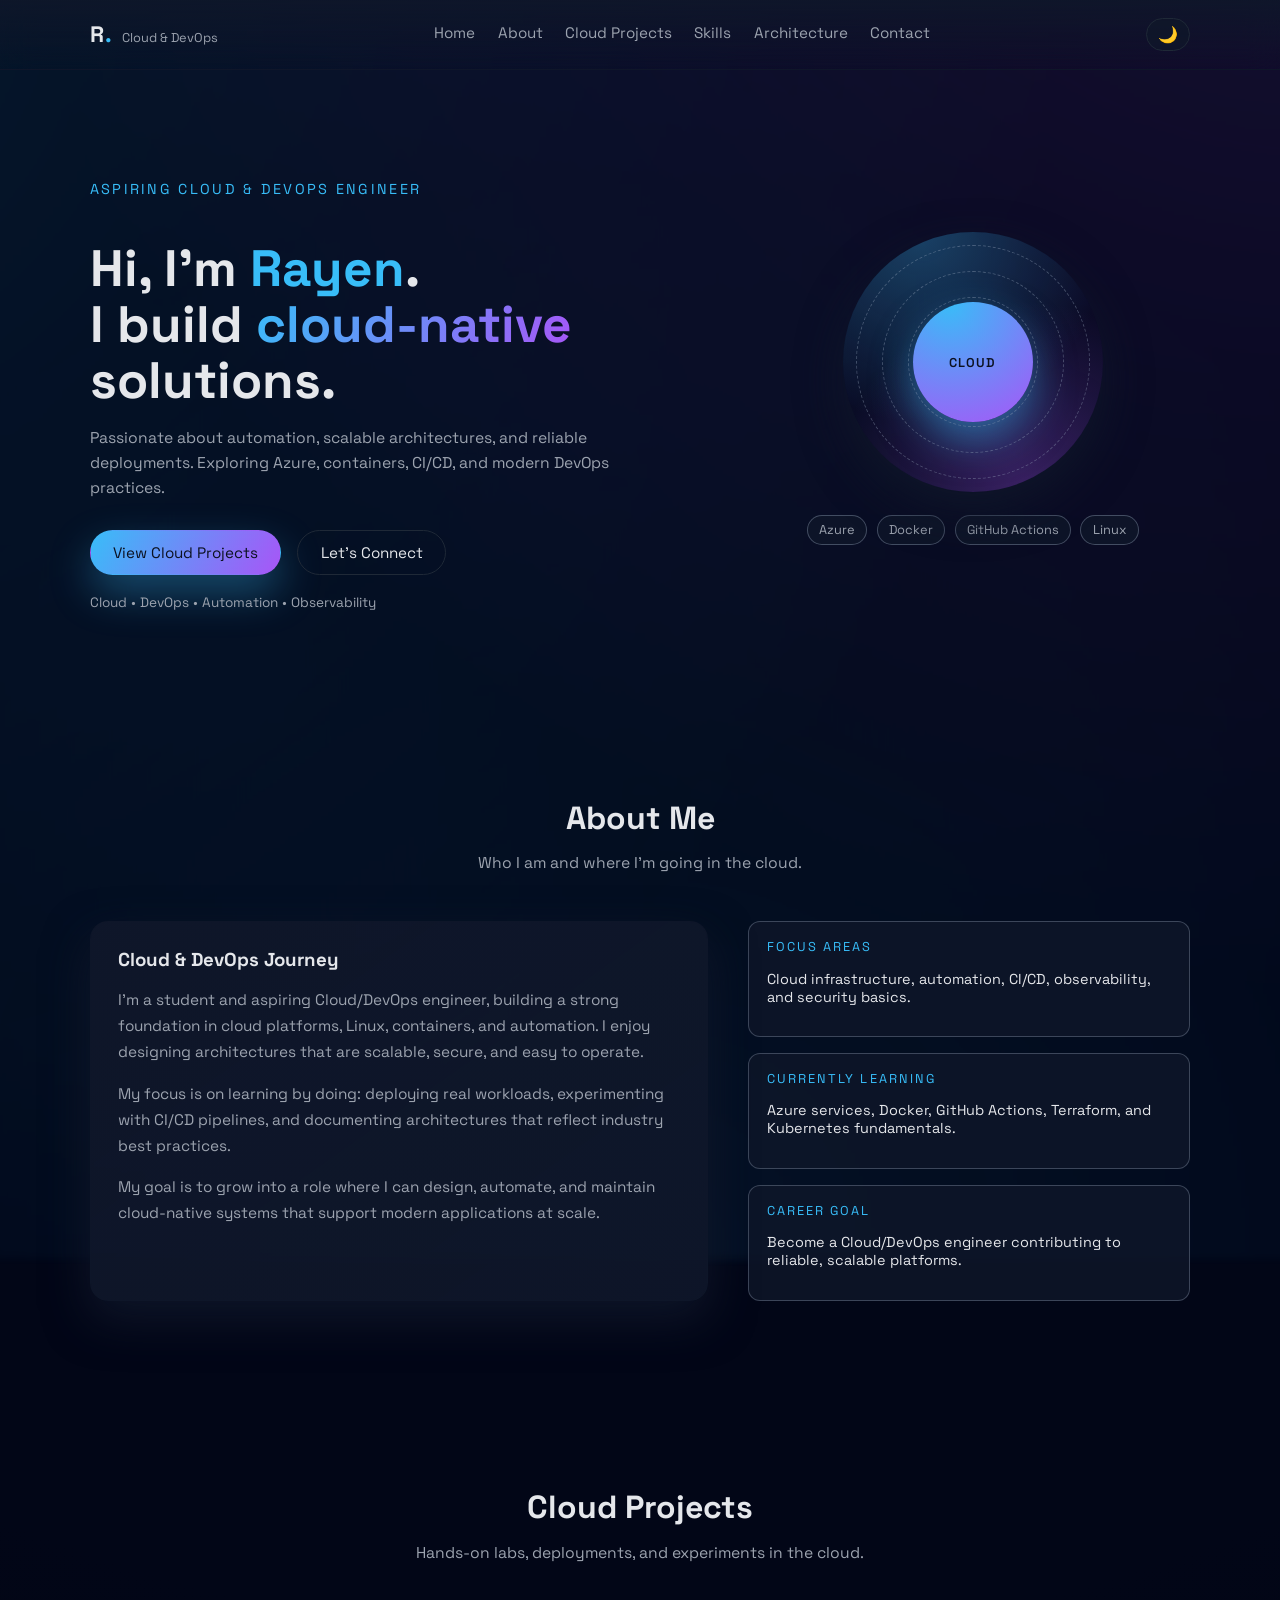
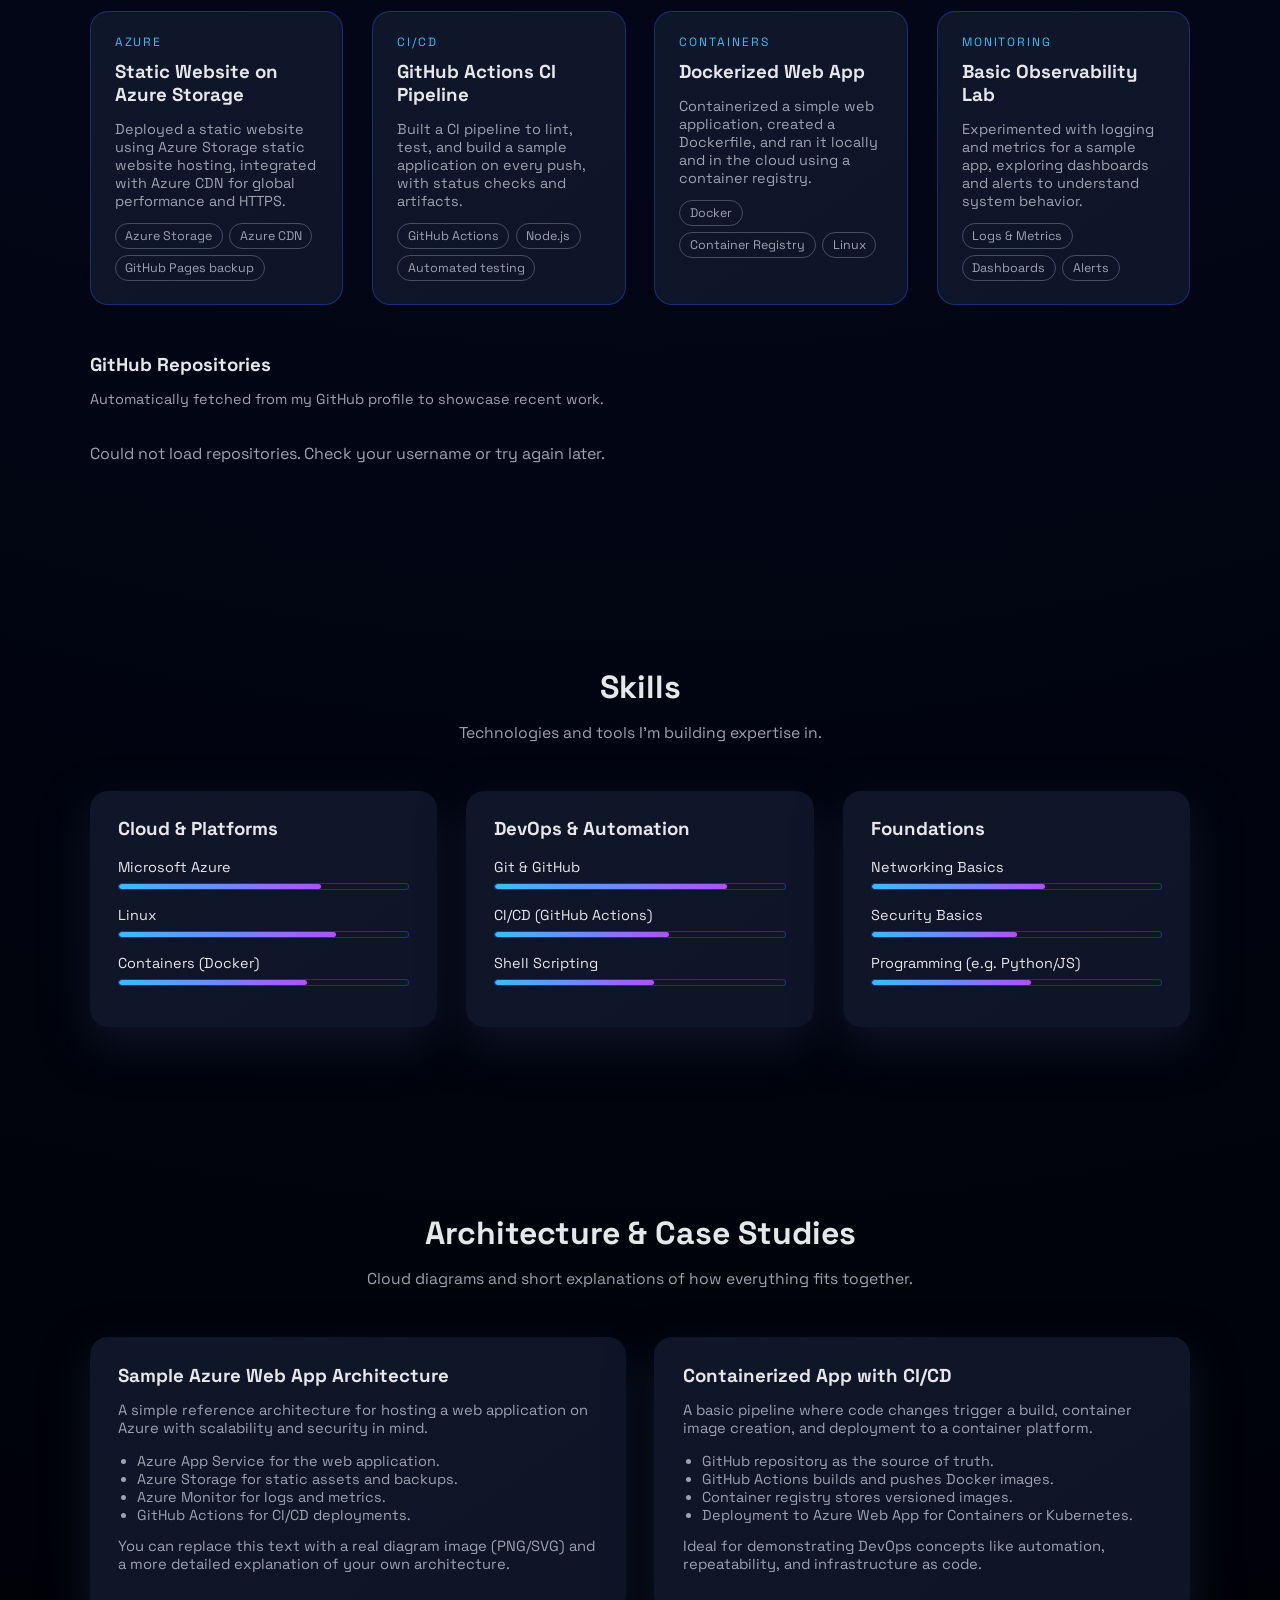
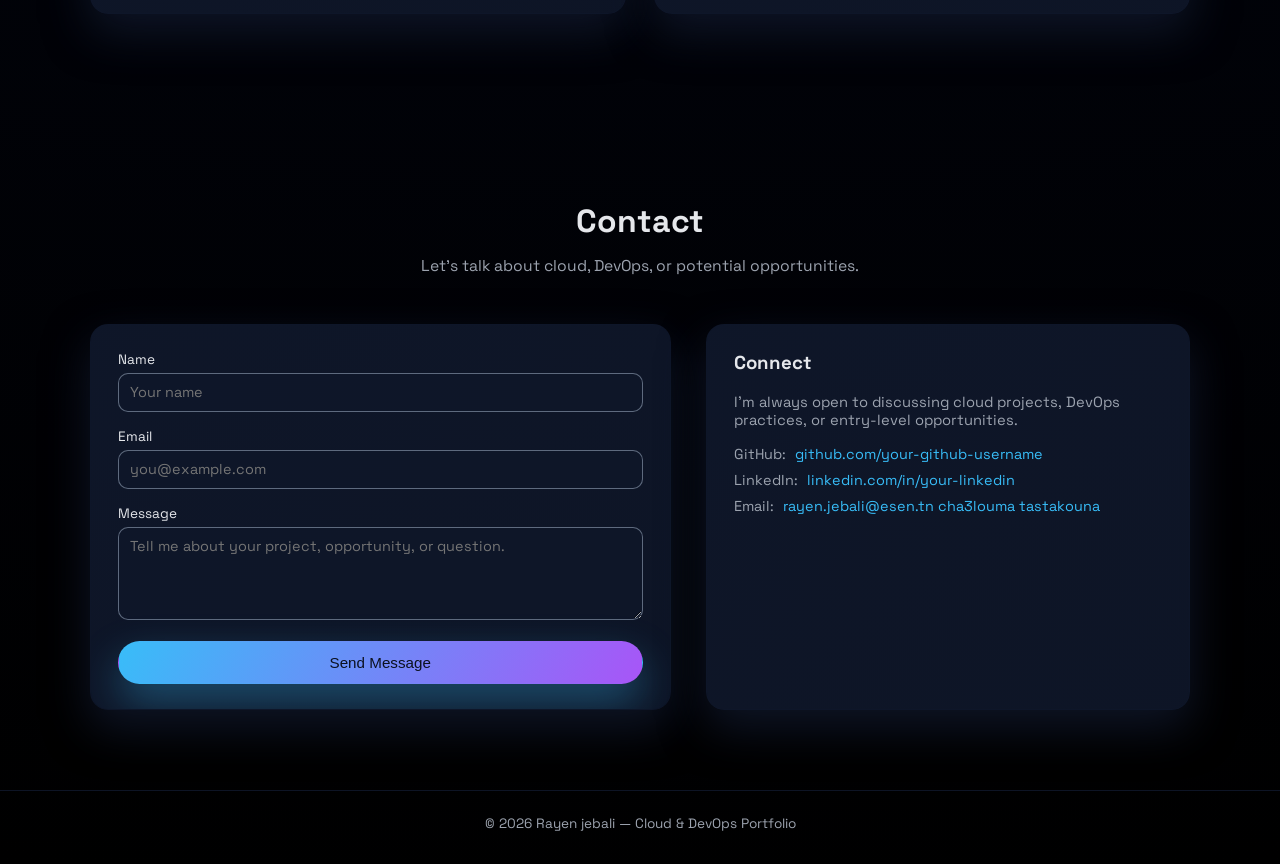
==== commit c2c60fec: "update website" ====
--- a/index.html
+++ b/index.html
@@ -340,7 +340,7 @@
             </li>
             <li>
               <span>Email:</span>
-              <a>rayen.jebali@esen.tn cha3louma msatka</a>
+              <a>rayen.jebali@esen.tn cha3louma tastakouna</a>
             </li>
           </ul>
           <p class="contact-note">
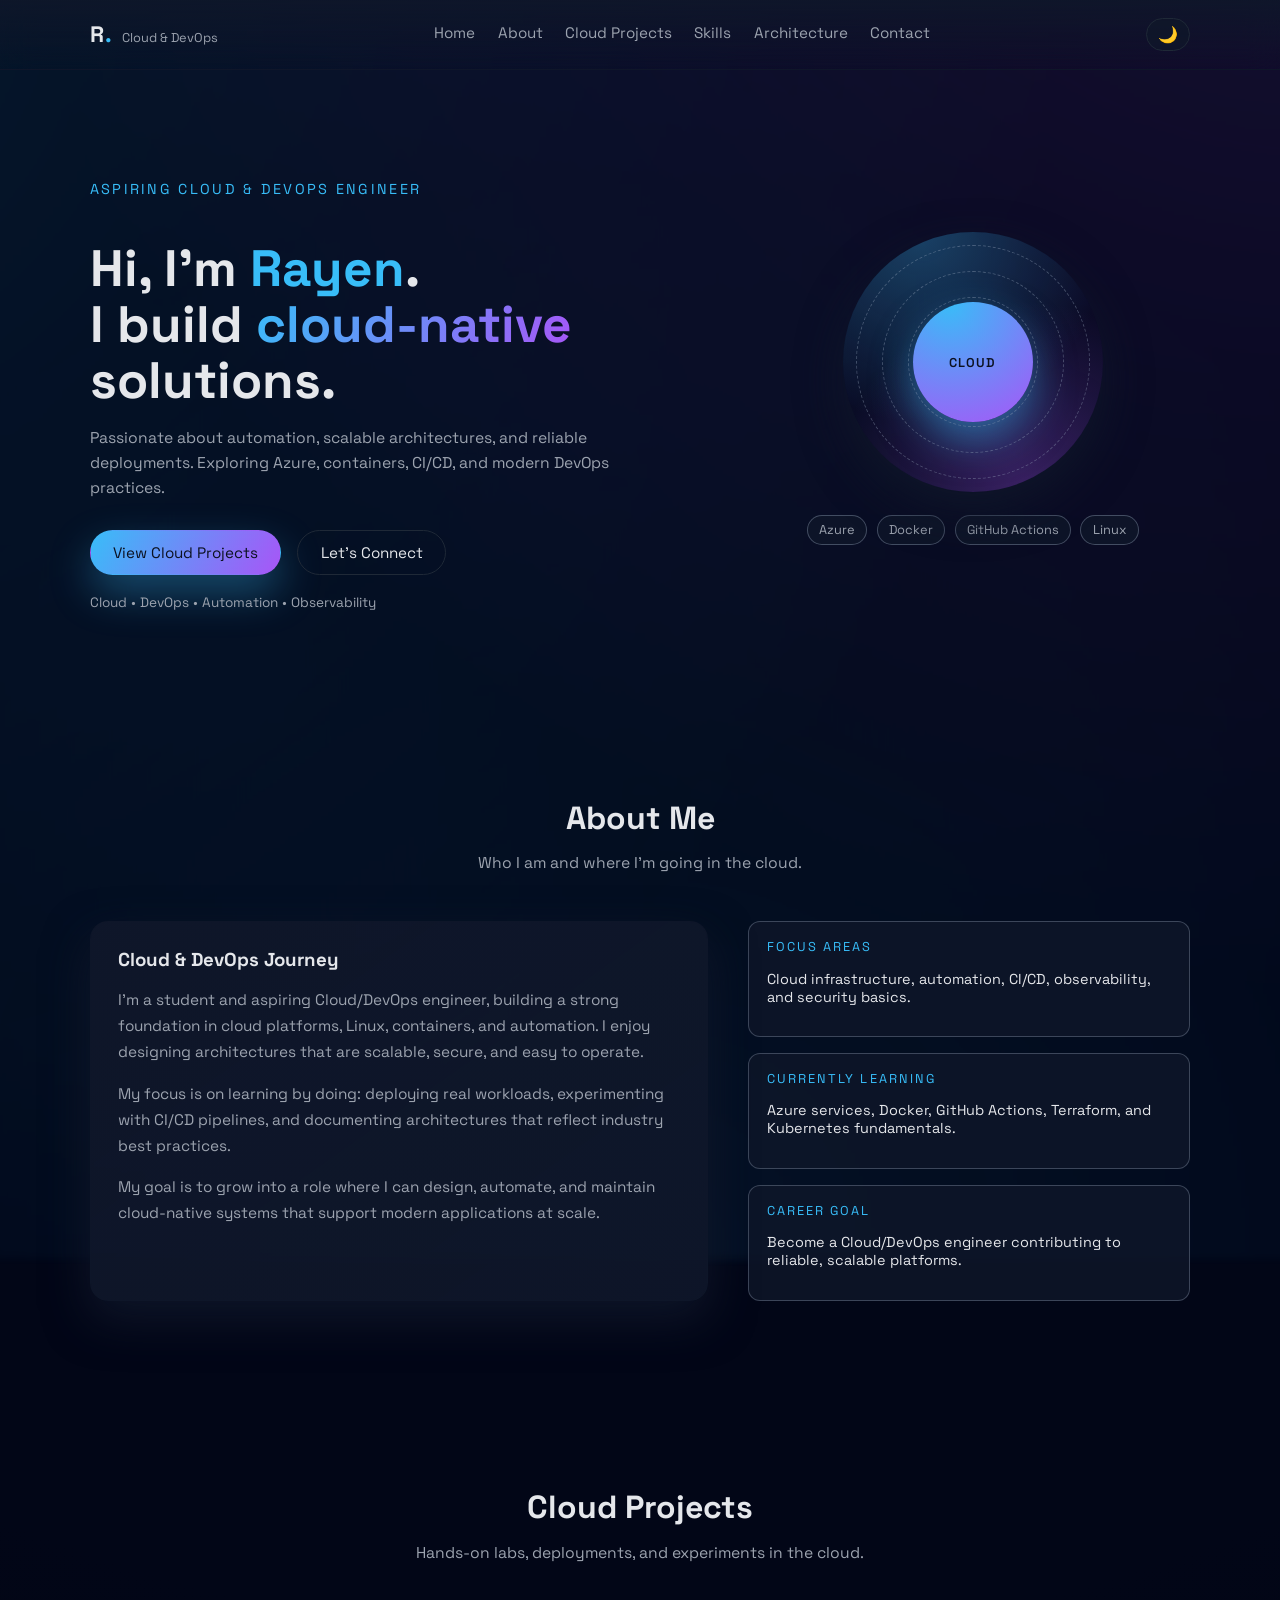
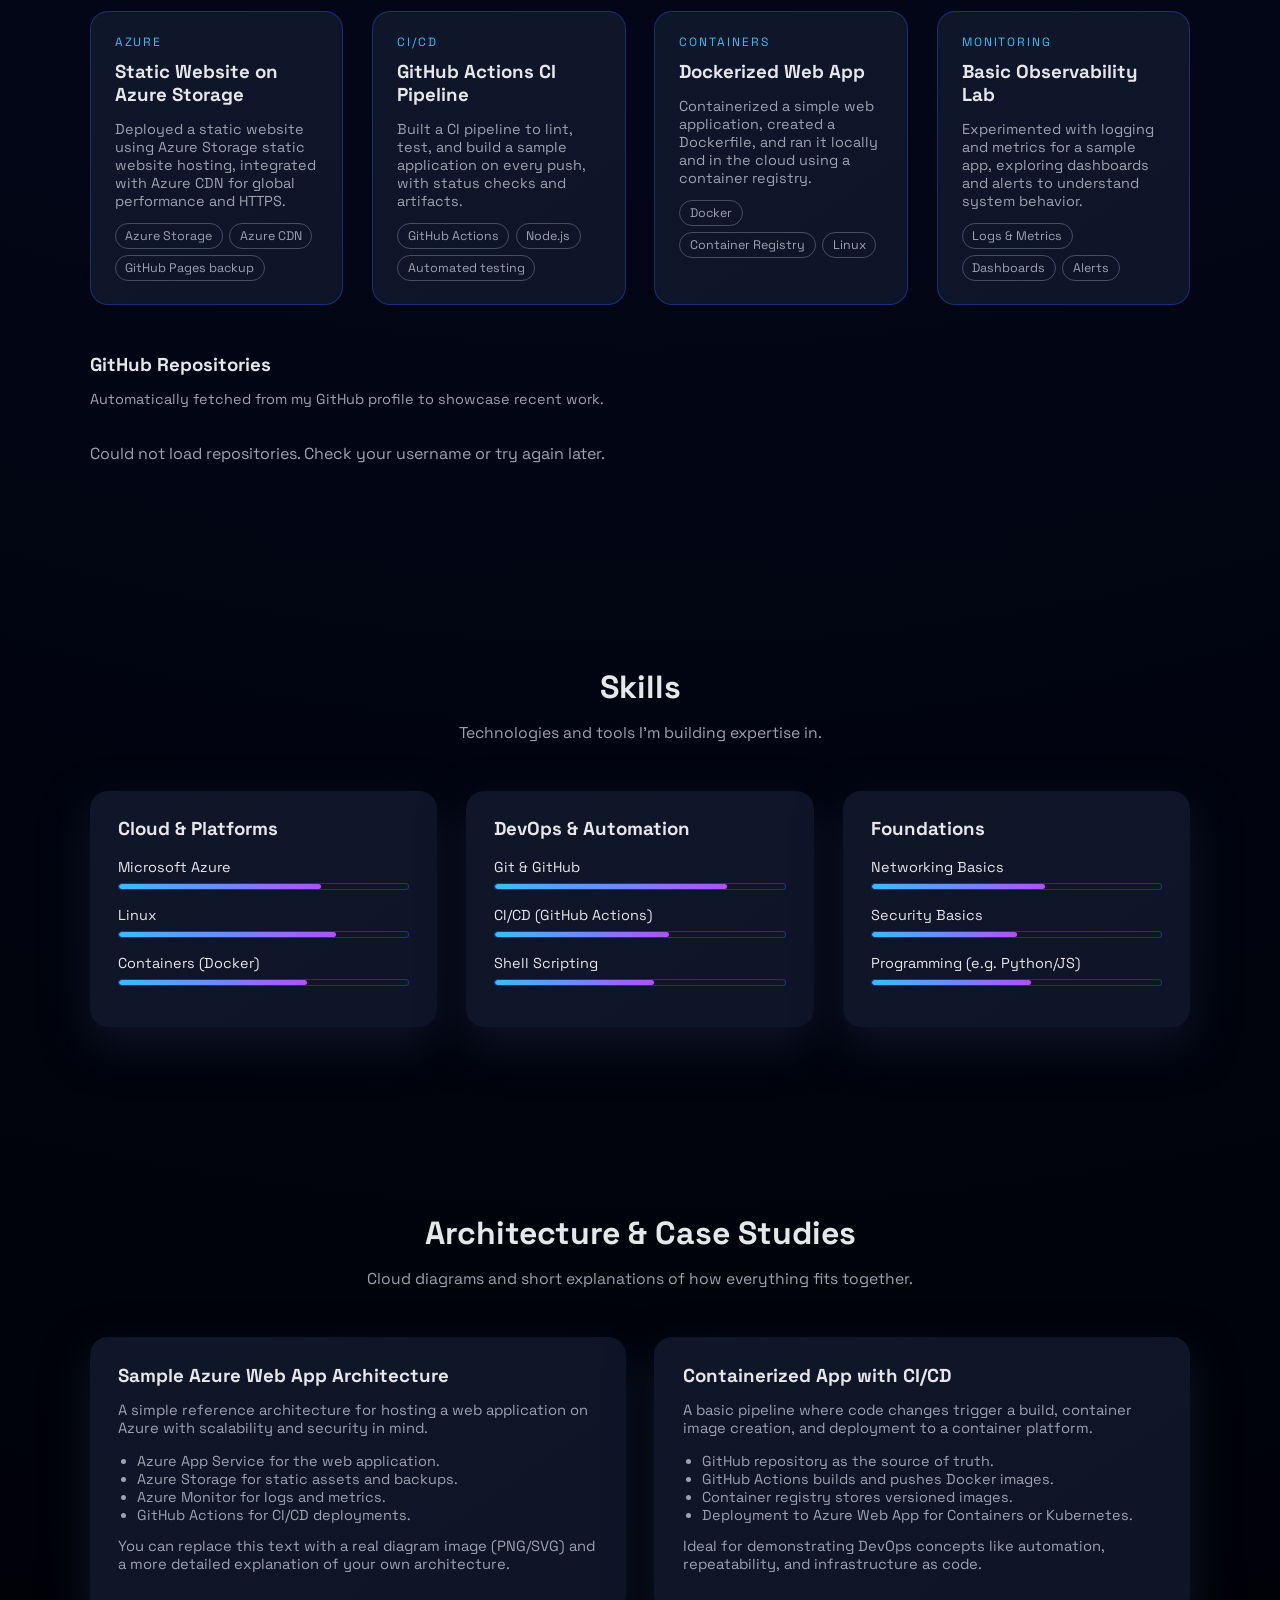
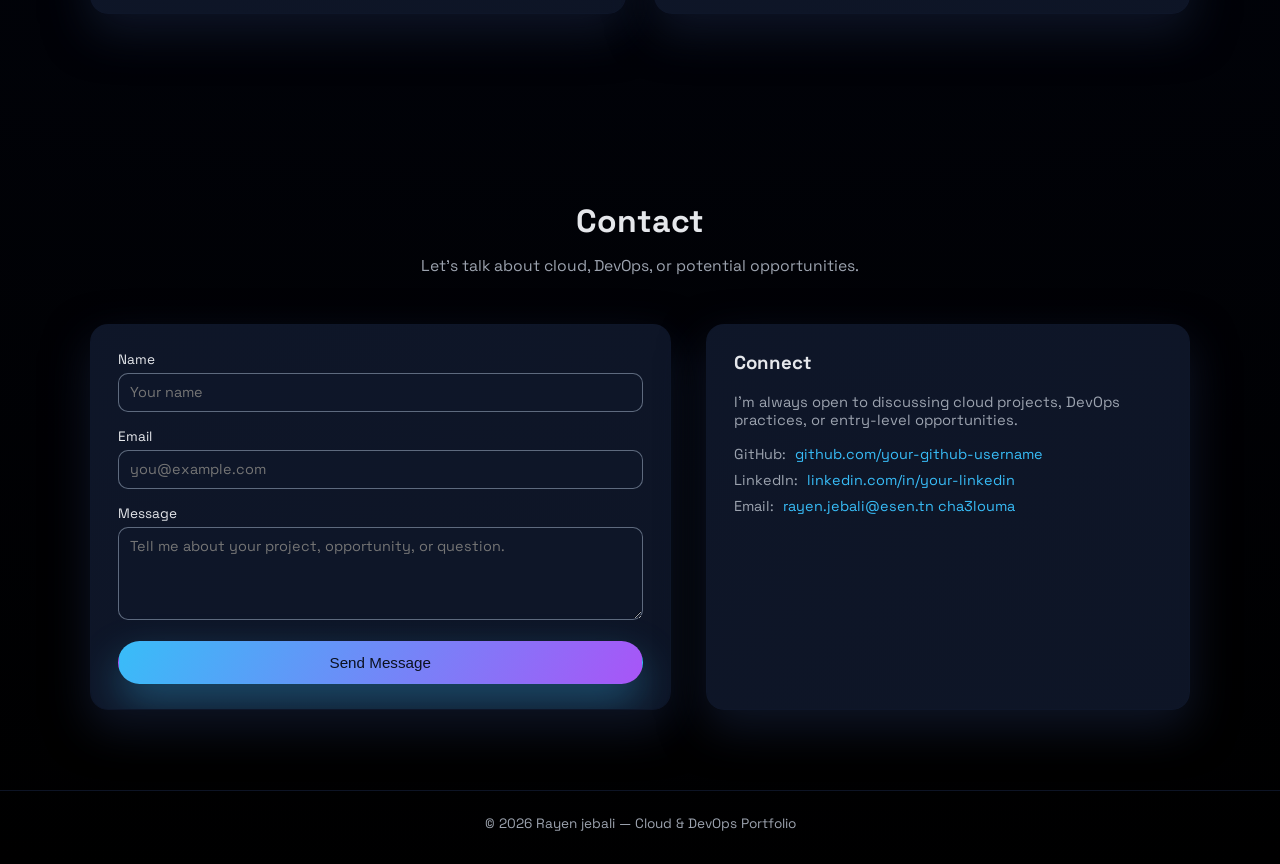
==== commit 2c8d9f40: "update website" ====
--- a/index.html
+++ b/index.html
@@ -340,7 +340,7 @@
             </li>
             <li>
               <span>Email:</span>
-              <a>rayen.jebali@esen.tn cha3louma tastakouna</a>
+              <a>rayen.jebali@esen.tn cha3louma</a>
             </li>
           </ul>
           <p class="contact-note">
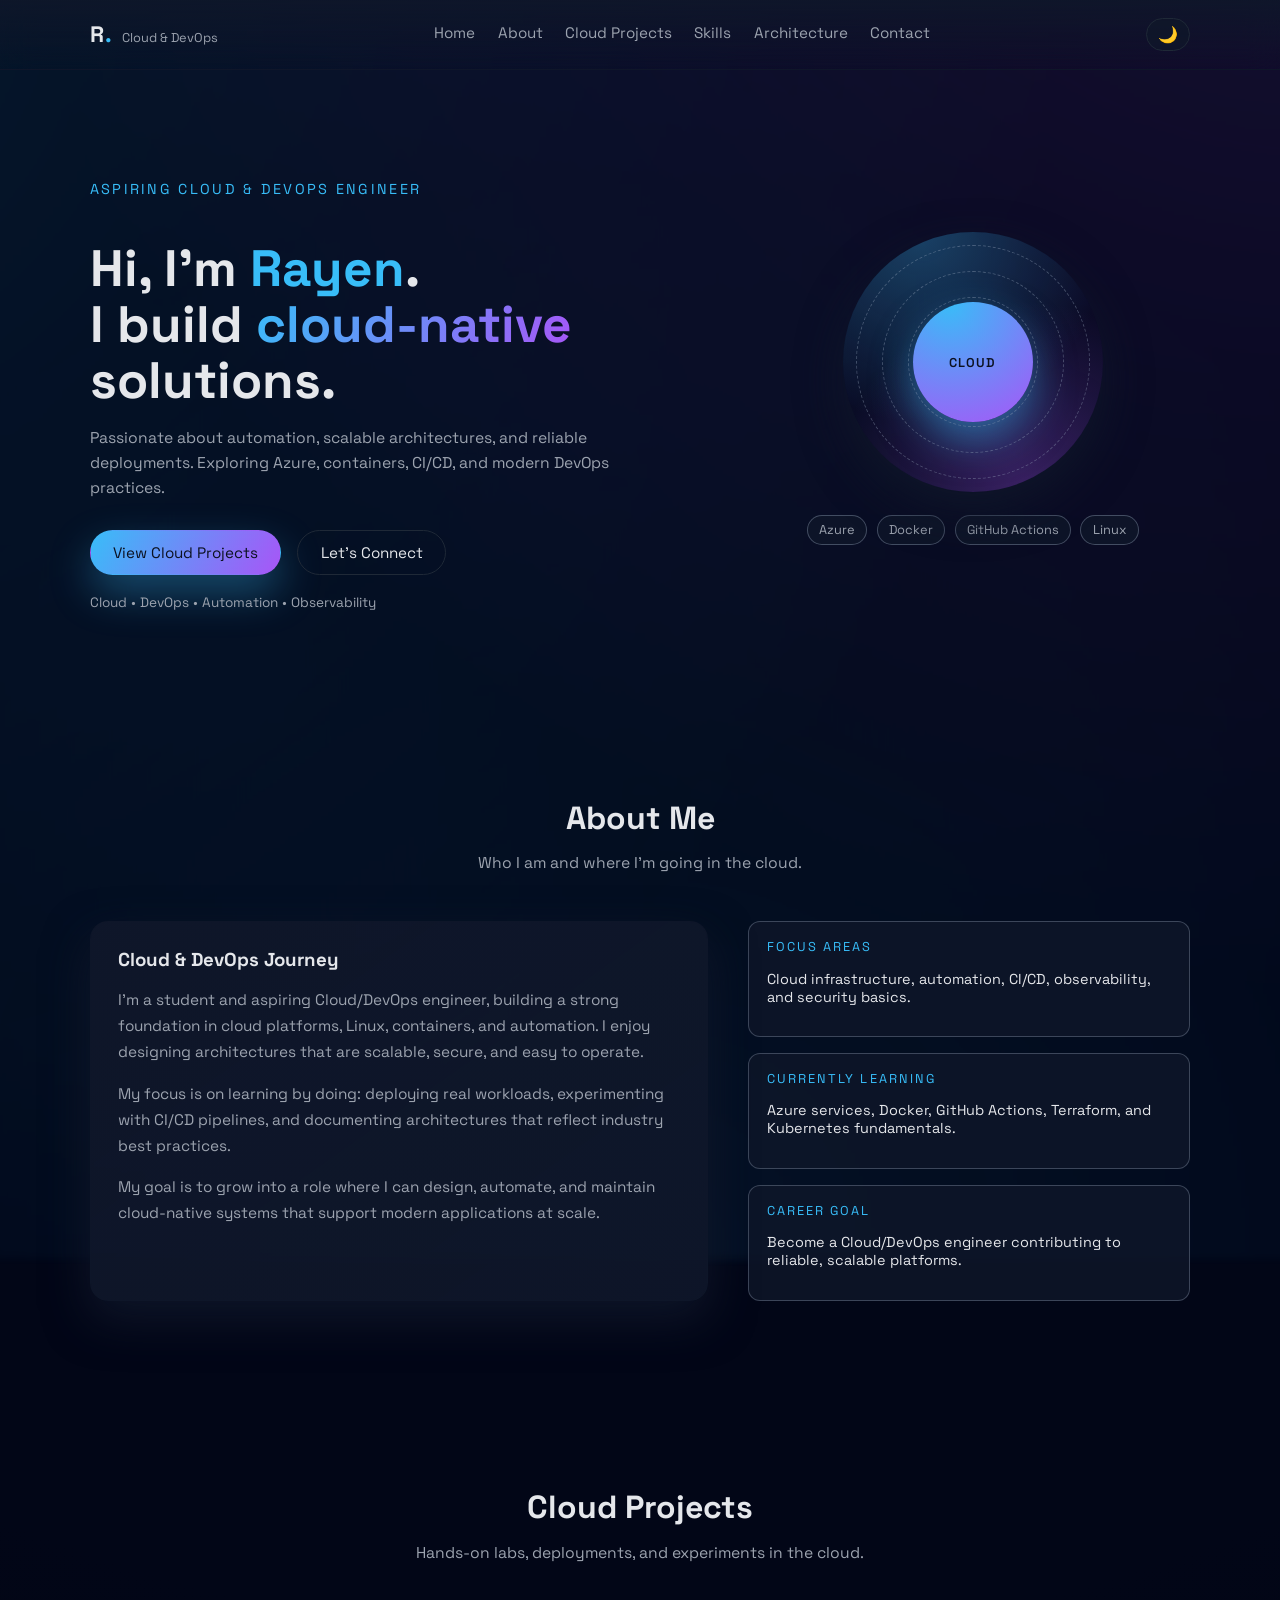
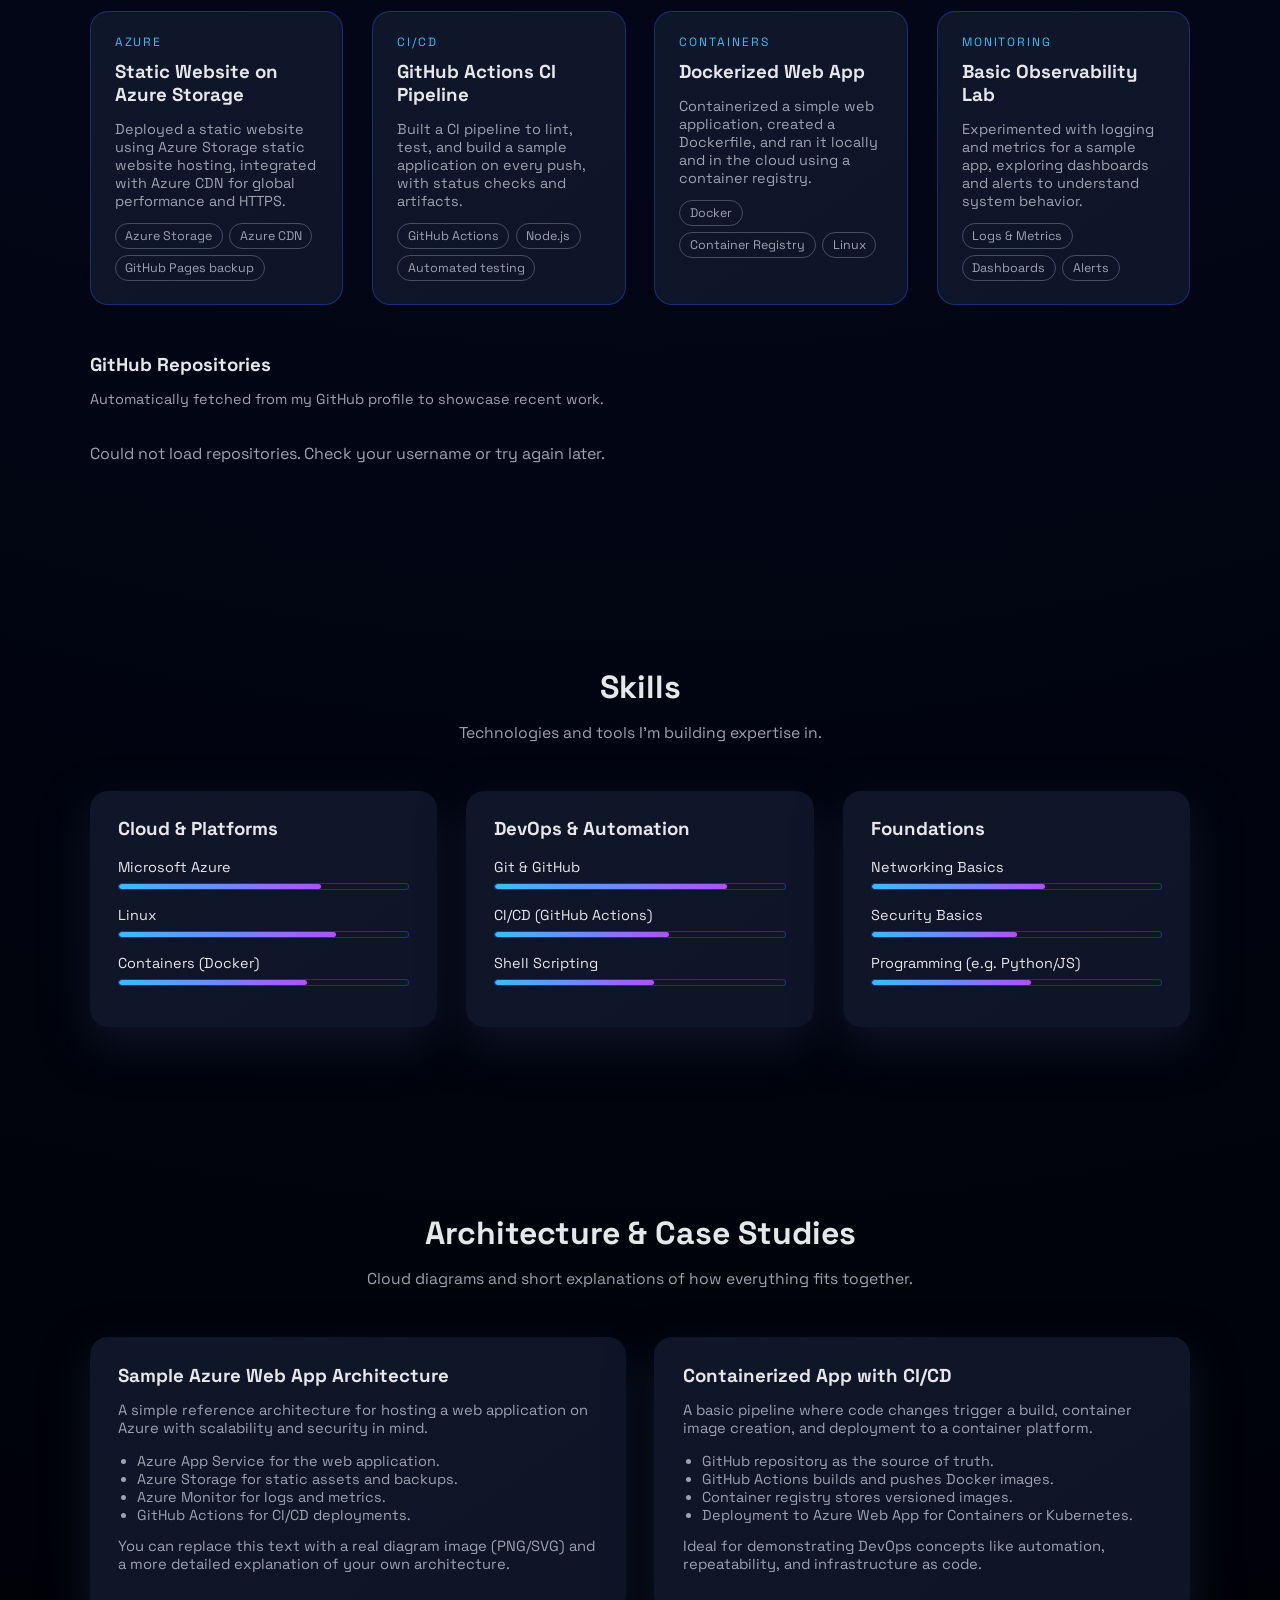
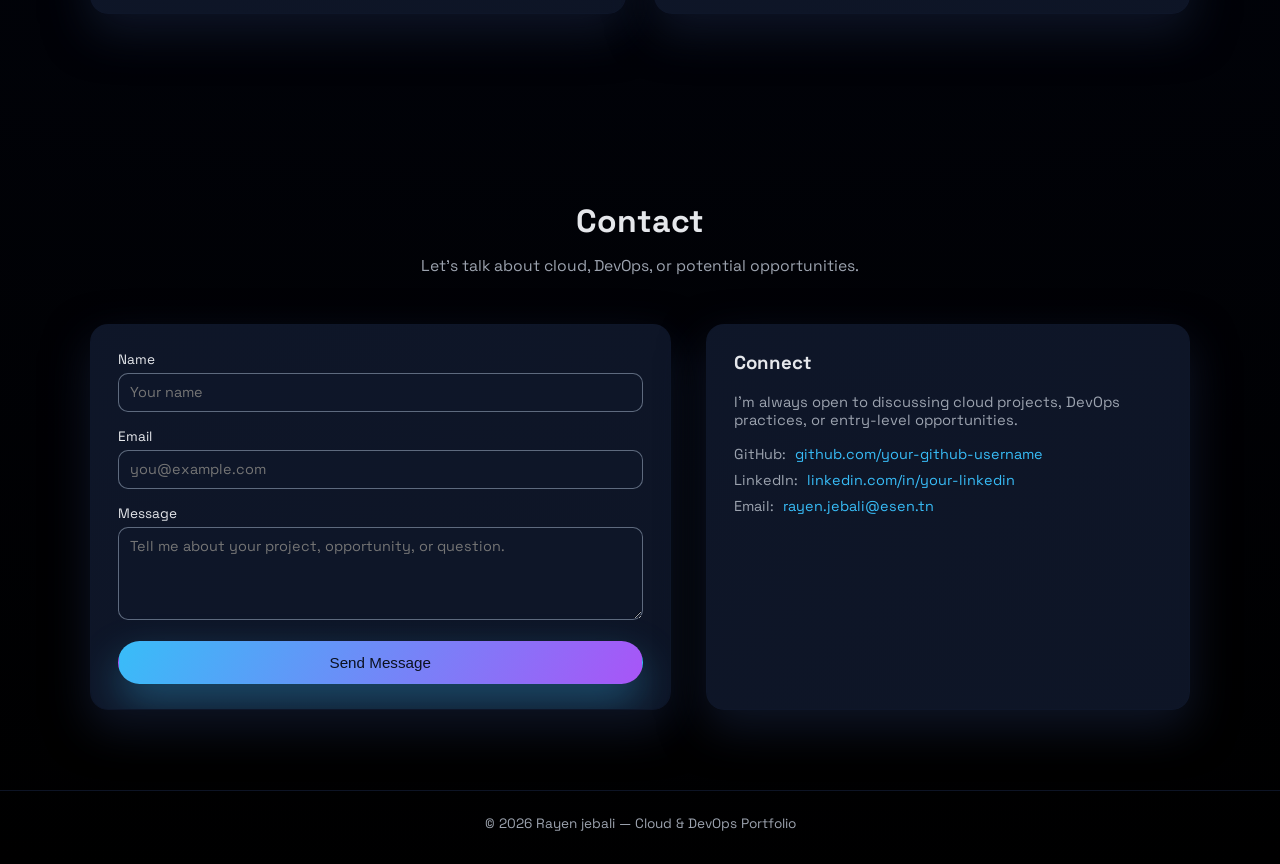
==== commit 5f3c4730: "update website" ====
--- a/index.html
+++ b/index.html
@@ -340,7 +340,7 @@
             </li>
             <li>
               <span>Email:</span>
-              <a>rayen.jebali@esen.tn cha3louma</a>
+              <a>rayen.jebali@esen.tn</a>
             </li>
           </ul>
           <p class="contact-note">
